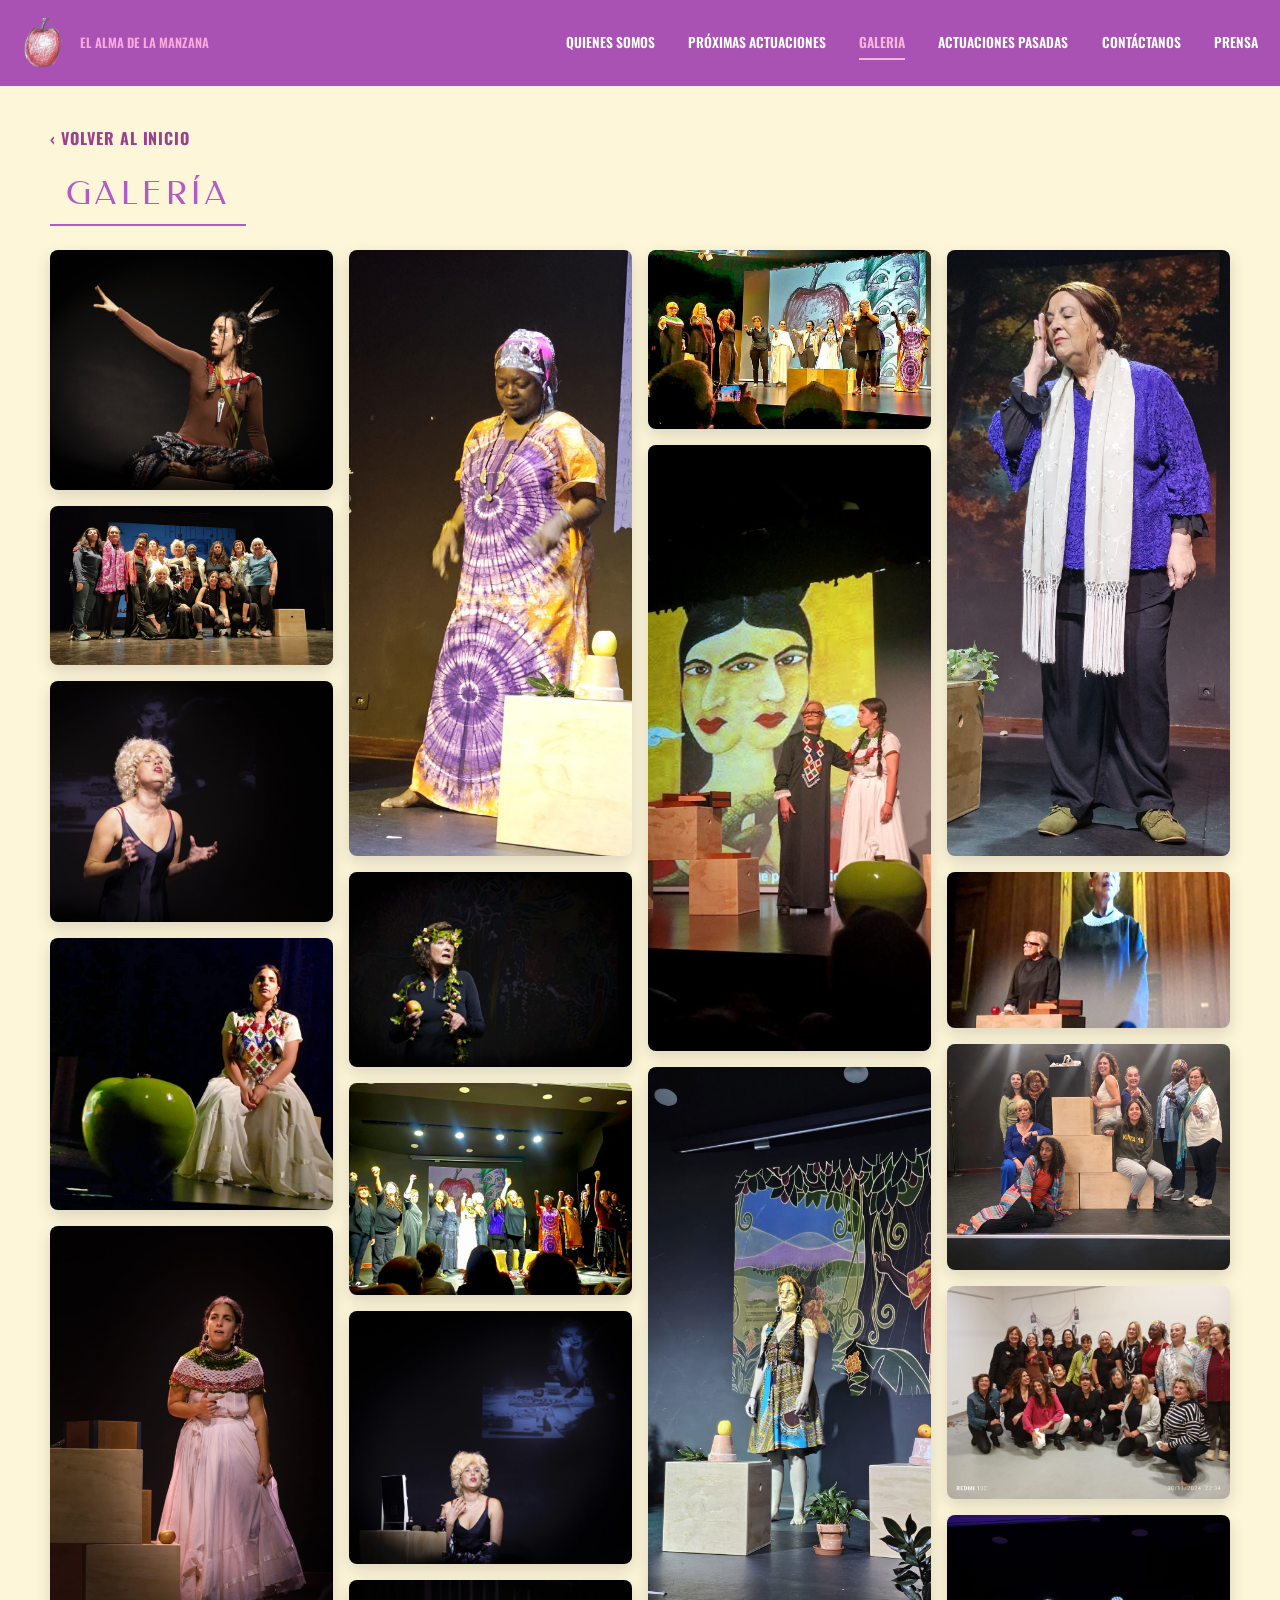
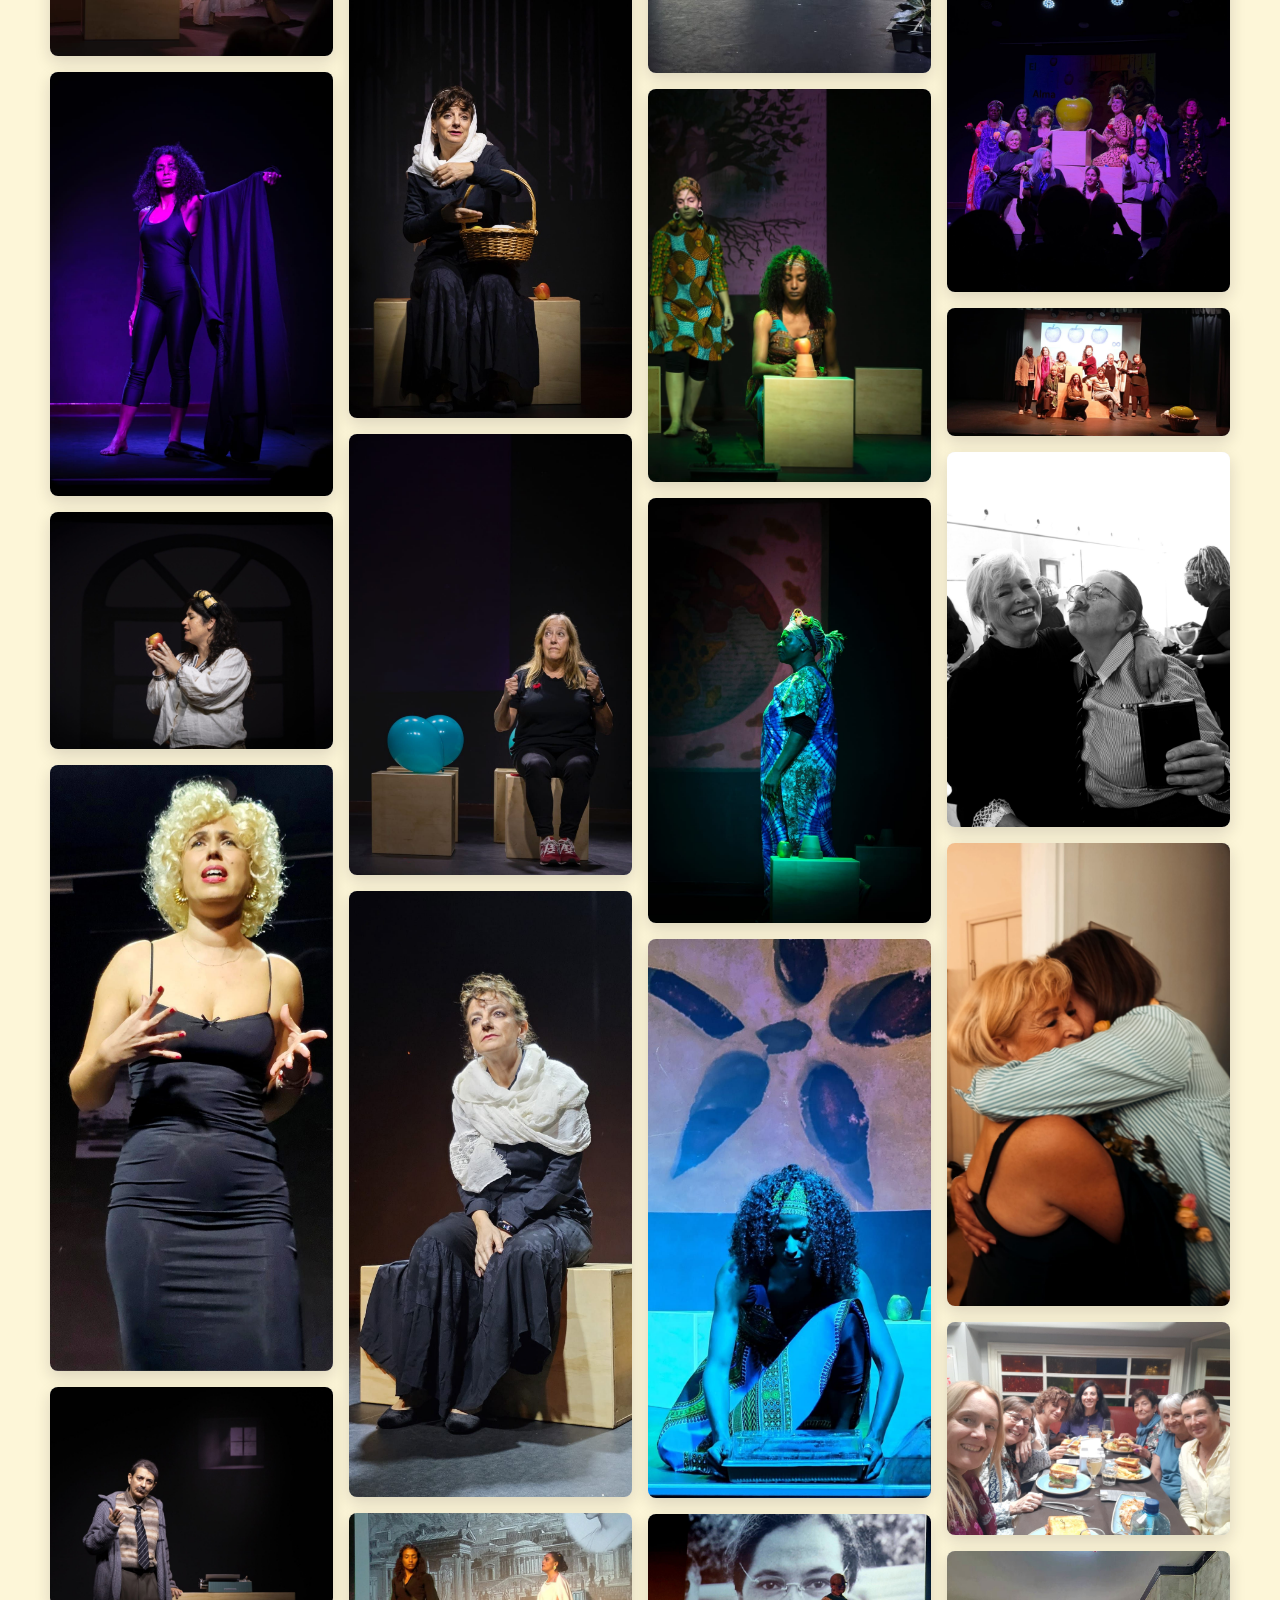
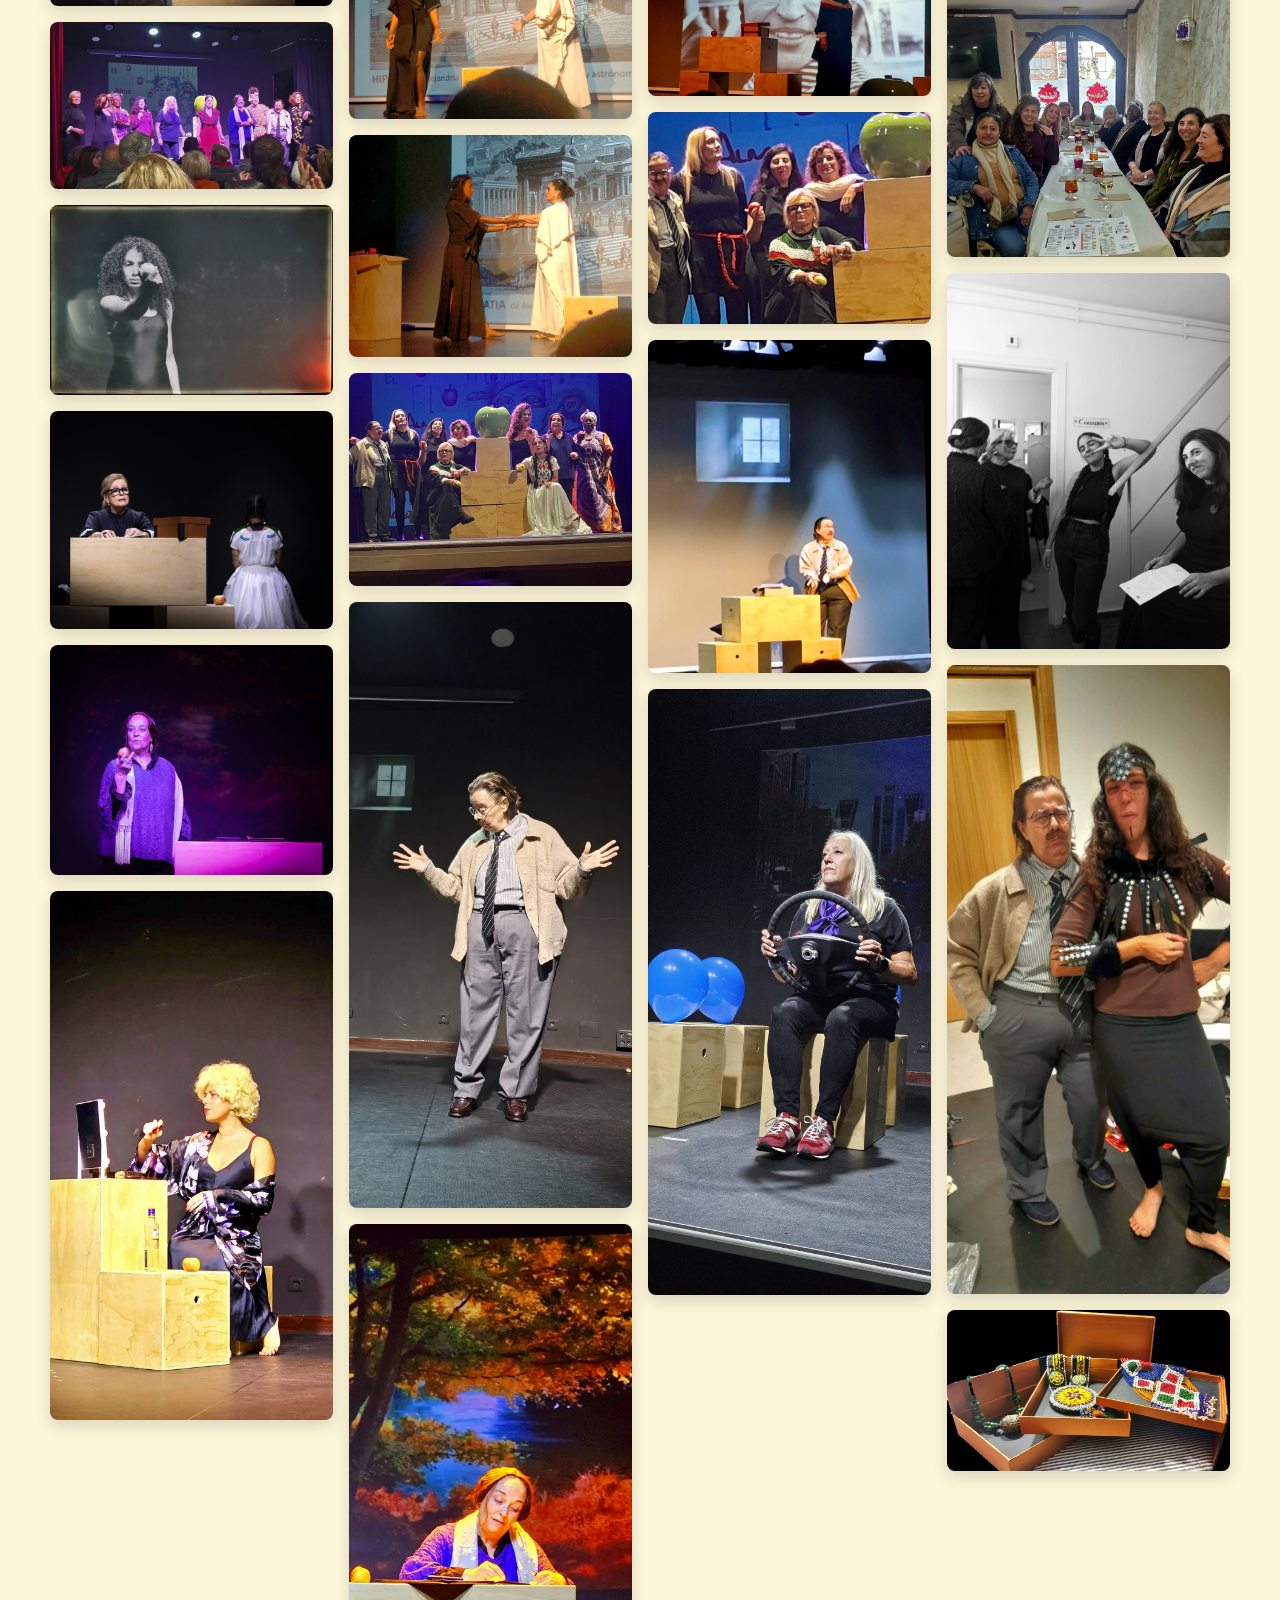
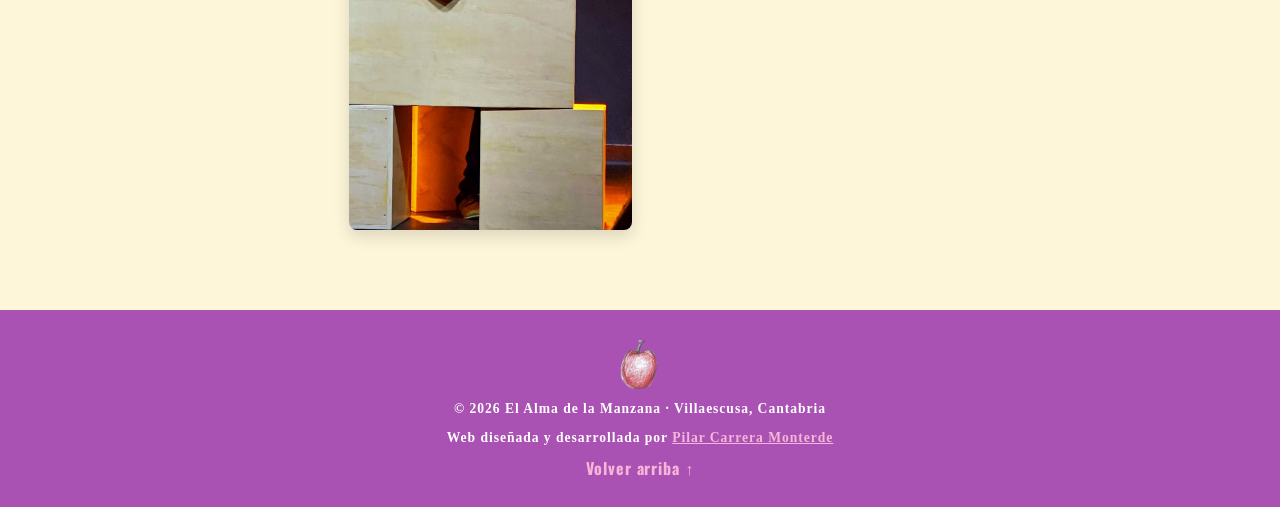
==== galeria.html @ c5719752 "Initial commit: El alma de la manzana website Co-Authored-By: Claude Opus 5.5 <noreply@anthropic.com" ====
<!DOCTYPE html>
<html lang="es">
<head>
  <meta charset="UTF-8">
  <meta name="viewport" content="width=device-width, initial-scale=1.0, viewport-fit=cover">
  <meta name="theme-color" content="#a952b3">
  <title>Galería · El Alma de la Manzana</title>
  <meta name="description" content="El Alma de la Manzana: proyecto social, cultural y teatral de mujeres nacido en 2020 en Villanueva de Villaescusa (Cantabria).">
  <link rel="icon" href="images/manzana.png">
  <link rel="preconnect" href="https://fonts.googleapis.com">
  <link rel="preconnect" href="https://fonts.gstatic.com" crossorigin>
  <link href="https://fonts.googleapis.com/css2?family=Bungee&family=Bungee+Shade&family=Federo&family=Great+Vibes&family=Lora:ital,wght@0,500;0,700;1,500;1,700&family=Old+Standard+TT:wght@400;700&family=Oswald:wght@500;600&display=swap" rel="stylesheet">
  <link rel="stylesheet" href="styles.css">
</head>
<body id="top">
  <!-- ========== CABECERA ========== -->
  <header class="site-header">
    <a href="index.html" class="brand" aria-label="Inicio">
      <img src="images/manzana.png" alt="" class="brand-logo">
      <span>El Alma de la Manzana</span>
    </a>
    <button class="menu-toggle" aria-label="Abrir menú" aria-expanded="false" aria-controls="main-nav">
      <span></span><span></span><span></span>
    </button>
    <nav id="main-nav" class="main-nav">
      <a href="index.html#quienes">Quienes somos</a>
      <a href="index.html#proximas">Próximas actuaciones</a>
      <a href="index.html#galeria" class="active">Galeria</a>
      <a href="index.html#pasadas">Actuaciones pasadas</a>
      <a href="index.html#contacto">Contáctanos</a>
      <a href="index.html#prensa">Prensa</a>
    </nav>
  </header>

  <main>
    <section class="section cream gallery-page">
      <div class="container">
        <a class="back-link" href="index.html#galeria">‹ Volver al inicio</a><br>
        <h2 class="section-title caps visible">Galería</h2>
        <div class="masonry" id="masonry"></div>
      </div>
    </section>
  </main>

  <footer class="site-footer">
    <img src="images/manzana.png" alt="" class="brand-logo">
    <p>© <span id="year"></span> El Alma de la Manzana · Villaescusa, Cantabria</p>
    <p class="credit">Web diseñada y desarrollada por <a href="https://www.pilarcm.eu/" target="_blank" rel="noopener">Pilar Carrera Monterde</a></p>
    <a href="#top" class="to-top">Volver arriba ↑</a>
  </footer>

  <!-- Lightbox -->
  <div class="lightbox" id="lightbox" role="dialog" aria-modal="true" aria-label="Imagen ampliada" hidden>
    <button class="lb-close" aria-label="Cerrar">×</button>
    <button class="lb-nav lb-prev" aria-label="Anterior">‹</button>
    <figure>
      <img id="lb-img" alt="">
      <figcaption id="lb-caption"></figcaption>
    </figure>
    <button class="lb-nav lb-next" aria-label="Siguiente">›</button>
  </div>

  <script src="datos.js"></script>
  <script>
    const grid = $("#masonry");
    FOTOS.forEach((src, i) => {
      const b = document.createElement("button");
      b.innerHTML = `<img src="${src}" alt="Foto ${i + 1} de El Alma de la Manzana" loading="lazy">`;
      b.addEventListener("click", () => Lightbox.open(FOTOS, i));
      grid.appendChild(b);
    });
  </script>
</body>
</html>
---- styles.css ----
/* =========================================================
   El Alma de la Manzana — estilos
   ========================================================= */
:root {
  --purple: #b35bc4;
  --purple-dark: #8e3fa3;
  --purple-deep: #5d2470;
  --plum: #9b3f8f;
  --header-bg: #a952b3;
  --lilac: #f1e3f6;
  --lilac-strong: #d9a8e6;
  --pink: #f7b6d9;
  --pink-soft: #f8d6e2;
  --cream: #fdf6d8;
  --card: #fcf6e5;
  --map-bg: #fdf7ec;
  --frame: #d58ebf;
  --green: #8fa878;
  --green-soft: #c9d6b5;
  --apple: #d8344a;
  --ink: #1d1420;
  --brown: #4a3530;
  --radius: 14px;
  --shadow: 8px 8px 0 var(--lilac-strong);
  --header-h: 86px;
  --ff-nav: "Oswald", "Arial Narrow", sans-serif;
  --ff-head: "Federo", Georgia, serif;
  --ff-body: "Old Standard TT", Georgia, serif;
  --ff-card: "Lora", Georgia, serif;
  --ff-script: "Great Vibes", cursive;
}

*, *::before, *::after { box-sizing: border-box; }
html { scroll-behavior: smooth; scroll-padding-top: var(--header-h); -webkit-text-size-adjust: 100%; }
body {
  margin: 0; font-family: var(--ff-body); font-weight: 700; letter-spacing: .06em; line-height: 1.55;
  color: var(--ink); background: var(--cream); overflow-x: hidden;
}
img { max-width: 100%; display: block; }
a { color: var(--purple-dark); }
button { font: inherit; color: inherit; -webkit-tap-highlight-color: transparent; }
.container { width: min(1180px, 100% - 40px); margin-inline: auto; }

/* ---------- Cabecera ---------- */
.site-header {
  position: fixed; inset: 0 0 auto 0; z-index: 50; height: var(--header-h);
  display: flex; align-items: center; justify-content: space-between;
  padding: 0 clamp(14px, 2vw, 22px); background: var(--header-bg); transition: box-shadow .3s;
}
.site-header.scrolled { box-shadow: 0 4px 18px rgba(93, 36, 112, .35); }
.brand {
  display: flex; align-items: center; gap: 14px; text-decoration: none;
  font-family: var(--ff-nav); text-transform: uppercase; font-size: .8rem; font-weight: 600; color: #f9a9dd; letter-spacing: 0;
}
.brand-logo { width: 44px; height: auto; transition: transform .4s; }
.brand:hover .brand-logo { transform: rotate(-15deg) scale(1.1); }
.main-nav { display: flex; gap: clamp(14px, 2.6vw, 36px); }
.main-nav a {
  position: relative; padding: 6px 0; text-decoration: none;
  font-family: var(--ff-nav); font-weight: 600; text-transform: uppercase; font-size: .85rem; color: #fff; letter-spacing: 0;
}
.main-nav a::after { content: ""; position: absolute; left: 0; right: 100%; bottom: 0; height: 2px; background: var(--pink); transition: right .3s; }
.main-nav a:hover::after, .main-nav a.active::after { right: 0; }
.main-nav a.active { color: var(--pink); }
.menu-toggle { display: none; background: none; border: 0; cursor: pointer; padding: 10px; }
.menu-toggle span { display: block; width: 26px; height: 3px; margin: 5px 0; background: #fff; border-radius: 2px; transition: transform .3s, opacity .3s; }
.menu-toggle[aria-expanded="true"] span:nth-child(1) { transform: translateY(8px) rotate(45deg); }
.menu-toggle[aria-expanded="true"] span:nth-child(2) { opacity: 0; }
.menu-toggle[aria-expanded="true"] span:nth-child(3) { transform: translateY(-8px) rotate(-45deg); }

/* ---------- Hero a pantalla completa ---------- */
.hero {
  position: relative; overflow: hidden;
  min-height: 100vh; min-height: 100svh;
  display: flex; flex-direction: column; justify-content: center;
  padding: calc(var(--header-h) + 30px) 0 90px;
  border-bottom: 3px solid #cfc4d4;
}
.hero-bg { position: absolute; inset: -40px; background: url("images/cartel.png") center / cover no-repeat; filter: blur(10px); opacity: .75; transform: scale(1.1); }
.hero::before { content: ""; position: absolute; inset: 0; background: rgba(255, 255, 255, .38); }
.hero-inner {
  position: relative; z-index: 2; width: min(1180px, 100% - 40px); margin-inline: auto;
  display: grid; grid-template-columns: minmax(240px, 400px) minmax(0, 500px); justify-content: center; align-items: center;
  gap: clamp(28px, 6vw, 80px);
}
.poster { margin: 0; cursor: zoom-in; border-radius: 10px; overflow: hidden; box-shadow: 0 22px 50px rgba(93, 36, 112, .38); transition: transform .2s ease-out; }
.poster img { width: 100%; }
.hero-title {
  font-family: "Bungee", Impact, sans-serif; font-weight: 400; font-size: clamp(1.2rem, 2.3vw, 2rem);
  color: #e4b5ee; -webkit-text-stroke: 1.3px #6e2a80; text-shadow: 1px 2px 0 rgba(110, 42, 128, .35);
  text-transform: uppercase; letter-spacing: .1em; white-space: nowrap; line-height: 1.15;
  margin: 0 0 40px; display: flex; align-items: center; justify-content: center; gap: 22px;
}
.title-apple { background: none; border: 0; cursor: pointer; padding: 0; width: 1.3em; flex: none; transition: transform .2s; }
.title-apple:hover { transform: rotate(-12deg) scale(1.15); }
.title-apple.shake { animation: shake .5s; }
@keyframes shake { 20%, 60% { transform: rotate(-18deg); } 40%, 80% { transform: rotate(18deg); } }
.hero-text p { font-size: clamp(.95rem, 1.25vw, 1.08rem); margin: 0 0 1.4em; line-height: 1.55; }
.scroll-cue {
  position: absolute; z-index: 3; left: 50%; bottom: 22px; transform: translateX(-50%);
  display: flex; flex-direction: column; align-items: center; gap: 4px; text-decoration: none;
  font-family: var(--ff-nav); text-transform: uppercase; letter-spacing: .15em; font-size: .78rem; color: var(--purple-deep);
}
.scroll-cue img { width: 30px; animation: cue 1.8s ease-in-out infinite; }
@keyframes cue { 50% { transform: translateY(8px); } }

.apple-rain { position: absolute; inset: 0; z-index: 3; pointer-events: none; }
.falling-apple { position: absolute; top: -60px; pointer-events: auto; cursor: pointer; user-select: none; animation: fall linear forwards; filter: drop-shadow(0 3px 3px rgba(0,0,0,.2)); }
.falling-apple.popped { animation: pop .35s forwards; }
@keyframes fall { to { transform: translateY(calc(100vh + 100px)) rotate(var(--rot, 360deg)); } }
@keyframes pop { to { transform: scale(2); opacity: 0; } }

/* ---------- Botones ---------- */
.btn {
  display: inline-flex; align-items: center; gap: 6px; cursor: pointer; text-decoration: none;
  font-family: var(--ff-card); font-style: italic; font-weight: 700; font-size: 1.05rem; letter-spacing: .02em;
  padding: 11px 26px; border-radius: 999px; border: 0; background: var(--plum); color: #fff;
  box-shadow: 0 4px 0 #6e2a68; transition: transform .15s, box-shadow .15s, background .2s;
}
.btn:hover { background: #8e3a87; transform: translateY(-2px); box-shadow: 0 6px 0 #6e2a68; }
.btn:active { transform: translateY(2px); box-shadow: 0 1px 0 #6e2a68; }

/* ---------- Secciones ---------- */
.section { position: relative; padding: clamp(60px, 8vw, 110px) 0; }
.section.cream { background: var(--cream); }
.section.lilac { background: var(--lilac); }
.section.mapbg { background: var(--map-bg); }
.section-title {
  position: relative; display: inline-block; margin: 0 0 24px; padding-bottom: 8px;
  font-family: var(--ff-head); font-weight: 400; font-size: clamp(1.9rem, 4vw, 2.6rem); letter-spacing: .08em; color: var(--purple);
}
.section-title::after { content: ""; position: absolute; left: 0; bottom: 0; height: 2px; width: 100%; background: var(--purple); transform-origin: left; transform: scaleX(0); transition: transform .8s .2s; }
.section-title.visible::after, .visible .section-title::after { transform: scaleX(1); }
.section-title.caps { text-transform: uppercase; letter-spacing: .14em; font-size: clamp(1.45rem, 3vw, 2rem); padding-inline: 16px; }
.section-intro { margin: -6px 0 30px; font-weight: 400; }
.center-head { text-align: center; }
.lead { font-size: clamp(1.02rem, 1.5vw, 1.15rem); }
.hint { margin: -4px 0 14px; font-size: .82rem; font-weight: 400; color: #7a6a80; }
.hand-title { font-family: var(--ff-script); font-weight: 400; font-size: clamp(2.2rem, 4vw, 2.8rem); color: var(--brown); margin: 0 0 10px; letter-spacing: 0; line-height: 1.1; }

/* ---------- Quiénes somos ---------- */
.about-top { display: grid; grid-template-columns: 1fr 1.25fr; gap: clamp(28px, 5vw, 70px); align-items: center; }
.about-top .section-title { display: block; }
.group-photo { margin: 0; border-radius: var(--radius); overflow: hidden; box-shadow: 10px 10px 16px rgba(200, 120, 230, .7); cursor: zoom-in; }
.group-photo img { width: 100%; transition: transform .6s, filter .6s; }
.group-photo:hover img { transform: scale(1.04); filter: saturate(1.4); }
.about-body { margin-top: 40px; font-size: clamp(.98rem, 1.4vw, 1.08rem); }
.about-body p { margin: 0 0 .6em; }
.about-cols { display: grid; grid-template-columns: 1fr 1.2fr; gap: 28px; margin-top: 48px; }
.devenir, .queremos { background: #fff; border-radius: var(--radius); padding: 26px; border: 2px solid var(--lilac-strong); }
.devenir p, .devenir li { font-weight: 400; }
.devenir ul { padding-left: 20px; }
.ensayos { font-family: var(--ff-card); font-style: italic; font-size: 1.15rem; color: var(--plum); }
.wish-list { list-style: none; padding: 0; margin: 0; display: grid; gap: 8px; }
.wish { width: 100%; text-align: left; cursor: pointer; border: 0; border-radius: 10px; background: var(--card); padding: 12px 12px 12px 50px; position: relative; display: grid; transition: background .25s; }
.wish:hover, .wish.open { background: var(--pink-soft); }
.wish-apple { position: absolute; left: 10px; top: 9px; width: 28px; height: 32px; background: url("images/manzana.png") center / contain no-repeat; transition: transform .4s; }
.wish:hover .wish-apple { transform: rotate(-15deg); }
.wish.open .wish-apple { transform: scale(1.15) rotate(10deg); }
.wish-short { font-family: var(--ff-card); font-weight: 700; font-size: 1.05rem; letter-spacing: .02em; }
.wish-long { display: block; max-height: 0; overflow: hidden; opacity: 0; font-weight: 400; transition: max-height .4s, opacity .4s, margin .4s; }
.wish.open .wish-long { max-height: 140px; opacity: 1; margin-top: 4px; }

/* ---------- La obra ---------- */
.obra-intro { display: grid; grid-template-columns: 1.7fr 1fr; gap: clamp(24px, 4vw, 56px); align-items: center; margin-bottom: 36px; }
.obra-intro p:not(.lead) { font-weight: 400; }
.obra-quote {
  margin: 0; padding: 28px 26px; background: #fff; border-radius: var(--radius); box-shadow: var(--shadow); transform: rotate(1.5deg);
  font-family: var(--ff-card); font-style: italic; font-weight: 700; font-size: clamp(1.15rem, 2vw, 1.4rem); letter-spacing: 0; color: var(--plum); line-height: 1.35;
}
.obra-quote cite { display: block; margin-top: 10px; font-family: var(--ff-nav); font-style: normal; font-weight: 500; font-size: .85rem; color: var(--brown); }
.obra-made { background: #fff; border-radius: var(--radius); padding: clamp(22px, 3vw, 34px); border: 2px solid var(--lilac-strong); margin-bottom: 48px; }
.obra-made p { font-weight: 400; margin: 0 0 .8em; font-size: clamp(.98rem, 1.3vw, 1.06rem); }
.obra-made p:last-child { margin-bottom: 0; }
.characters { display: grid; grid-template-columns: repeat(6, 1fr); gap: 14px; }
.char-card { border: 0; padding: 0; background: none; cursor: pointer; perspective: 900px; height: 200px; }
.char-inner { position: relative; display: block; width: 100%; height: 100%; transform-style: preserve-3d; transition: transform .6s; }
.char-card.flipped .char-inner { transform: rotateY(180deg); }
@media (hover: hover) { .char-card:hover:not(.flipped) .char-inner { transform: rotateY(12deg); } }
.char-front, .char-back {
  position: absolute; inset: 0; backface-visibility: hidden; -webkit-backface-visibility: hidden;
  border-radius: var(--radius); display: flex; flex-direction: column; align-items: center; justify-content: center; text-align: center; padding: 16px;
}
.char-front { background: #fff url("images/manzana.png") center 20px / 40px no-repeat; border: 2px solid var(--lilac-strong); padding-top: 62px; }
.char-name { font-family: var(--ff-script); font-size: 2rem; color: var(--brown); letter-spacing: 0; line-height: 1.1; }
.char-tag { font-family: var(--ff-nav); text-transform: uppercase; font-size: .72rem; color: var(--plum); margin-top: 6px; letter-spacing: .1em; }
.char-back { background: var(--plum); color: #fff; transform: rotateY(180deg); font-family: var(--ff-card); font-style: italic; font-weight: 500; font-size: .92rem; letter-spacing: 0; line-height: 1.4; }
.char-card.mine .char-front { background-color: var(--pink-soft); }

/* ---------- Tarjetas "dibujadas" (calendario y función) ---------- */
.upcoming { display: grid; grid-template-columns: minmax(0, 1.12fr) minmax(0, .88fr); gap: clamp(28px, 5vw, 64px); align-items: start; margin-top: 110px; }
.cute-card {
  position: relative; background: var(--card); color: var(--brown); letter-spacing: 0;
  border: 3px solid var(--frame); border-radius: 36px;
  padding: 58px clamp(14px, 2.4vw, 28px) 14px;
  box-shadow: 0 3px 0 #c27bb0, 0 18px 36px rgba(93, 36, 112, .16);
}
.cute-top { position: absolute; top: -88px; left: 50%; transform: translateX(-50%); width: min(78%, 380px); pointer-events: none; transition: transform .4s; }
.cute-card:hover .cute-top { transform: translateX(-50%) translateY(-3px); }
.cute-bottom { width: min(72%, 330px); margin: 14px auto 0; }
.cute-ribbon {
  position: absolute; top: 8px; left: -16px; right: -16px; z-index: 1;
  display: flex; align-items: center; justify-content: center; gap: 14px;
  background: var(--pink-soft); border: 2px solid var(--frame); border-radius: 8px; padding: 4px 12px;
  font-family: var(--ff-card); font-style: italic; font-weight: 500; font-size: clamp(1.3rem, 2.4vw, 1.75rem); color: var(--brown);
  box-shadow: 0 3px 0 rgba(213, 142, 191, .5);
}
.cute-ribbon::before, .cute-ribbon::after { content: "⁼"; color: var(--plum); font-style: normal; }
.cal-ribbon { font-family: var(--ff-script); font-style: normal; font-size: clamp(2.3rem, 4.5vw, 3.2rem); padding: 0 10px; line-height: 1.25; }
.cal-ribbon::before, .cal-ribbon::after { display: none; }
.cal-ribbon span { min-width: 6ch; text-align: center; }
.cal-nav {
  flex: none; width: 40px; height: 40px; border-radius: 50%; cursor: pointer; display: grid; place-items: center;
  background: #fff; border: 2px solid var(--frame); color: var(--plum); font-family: Arial, sans-serif; font-size: 1.5rem; line-height: 1;
  transition: background .2s, color .2s, transform .2s;
}
.cal-nav:hover { background: var(--plum); color: #fff; transform: scale(1.08); }
.cute-pill {
  display: block; width: fit-content; margin: 22px auto 14px; padding: 4px 22px; border-radius: 999px;
  background: var(--pink-soft); font-family: var(--ff-card); font-style: italic; font-weight: 500; color: var(--brown);
}
.cal-ribbon + .cute-pill { margin-top: 34px; }

/* Calendario */
.cal-grid, .cal-days { display: grid; grid-template-columns: repeat(7, minmax(0, 1fr)); }
.cal-grid { background: var(--green-soft); border: 2px solid var(--green); border-radius: 10px 10px 0 0; }
.cal-head { text-align: center; padding: 8px 0; font-family: var(--ff-card); font-style: italic; font-weight: 700; border-right: 1px solid var(--green); }
.cal-head:last-child { border-right: 0; }
.cal-days { border: 2px solid var(--green); border-top: 0; border-radius: 0 0 10px 10px; overflow: hidden; }
.cal-days.slide { animation: calIn .35s ease-out; }
@keyframes calIn { from { opacity: .2; transform: translateX(var(--from, 20px)); } }
.cal-day {
  position: relative; aspect-ratio: 1 / .92; padding: 6px 7px; display: flex; flex-direction: column; text-align: left;
  border: 0; border-right: 1px solid var(--green); border-bottom: 1px solid var(--green); background: transparent;
  font-family: var(--ff-card); font-weight: 500; font-size: 1.05rem; color: var(--brown);
}
.cal-day:nth-child(7n) { border-right: 0; }
.cal-day.empty { background: rgba(143, 168, 120, .07); }
.cal-day.today .num { background: var(--green); color: #fff; border-radius: 50%; width: 1.8em; height: 1.8em; display: grid; place-items: center; margin: -2px 0 0 -3px; }
button.cal-day { cursor: pointer; background: var(--pink-soft); transition: background .2s; }
button.cal-day:hover { background: #f4c4d8; }
button.cal-day.past { background: #efe6ea; color: #8a7a85; }
button.cal-day.selected { outline: 3px solid var(--plum); outline-offset: -3px; z-index: 1; }
.cal-day .mini-apple { position: absolute; right: 8%; top: 7%; width: 30%; max-width: 28px; transition: transform .3s; }
button.cal-day:hover .mini-apple { transform: rotate(-15deg) scale(1.15); }
button.cal-day.past .mini-apple { filter: grayscale(.8); opacity: .6; }
button.cal-day:not(.past):not(.selected) .mini-apple { animation: wiggle 2.6s ease-in-out infinite; }
@keyframes wiggle { 0%, 80%, 100% { transform: rotate(0); } 85% { transform: rotate(-12deg); } 92% { transform: rotate(10deg); } }
.cal-day .lbl { margin-top: auto; font-size: .62rem; line-height: 1.15; text-align: center; font-weight: 700; }
.cal-jump {
  display: block; margin: 14px auto 0; cursor: pointer; border: 2px dashed var(--plum); background: #fff; color: var(--plum);
  border-radius: 999px; padding: 6px 18px; font-family: var(--ff-card); font-style: italic; font-weight: 700;
}
.cal-jump[hidden] { display: none; }
.cal-jump:hover { background: var(--pink-soft); }

/* Tarjeta de la función */
.ev { text-align: center; }
.ev.swap > *:not(.cute-top):not(.cute-ribbon) { animation: evIn .4s both; }
@keyframes evIn { from { opacity: .3; transform: translateY(8px); } }
.ev-logo { height: 96px; width: auto; margin: 26px auto 0; }
.ev-date { font-weight: 700; font-size: clamp(1.15rem, 2vw, 1.45rem); padding: 4px 24px; margin: 10px auto; }
.ev-line { margin: 4px 0; display: flex; align-items: center; justify-content: center; gap: 10px; font-family: var(--ff-card); font-weight: 700; font-size: clamp(1.05rem, 1.7vw, 1.3rem); }
.ev-address { margin: 0; font-family: var(--ff-card); font-style: italic; font-weight: 500; font-size: .88rem; }
.ico { width: 1.15em; height: 1.15em; flex: none; }
.ico-green { fill: none; stroke: #6f9a5b; stroke-width: 2.2; stroke-linecap: round; }
.ico-fill { fill: var(--plum); }
.ico-white { fill: none; stroke: #fff; stroke-width: 1.8; }
.ev-divider { display: flex; align-items: center; gap: 8px; margin: 12px 0 10px; color: #ef9fbf; font-size: 1.1rem; }
.ev-divider::before, .ev-divider::after { content: ""; flex: 1; height: 2px; background: #b9c9a4; border-radius: 2px; }
.ev-desc-wrap { display: grid; grid-template-columns: 44px 1fr 44px; align-items: center; gap: 8px; }
.curtain { width: 100%; }
.ev-desc { margin: 0; font-family: var(--ff-card); font-style: italic; font-weight: 500; font-size: clamp(.92rem, 1.3vw, 1rem); line-height: 1.45; }
.ev-facts { display: grid; grid-template-columns: 1fr 1fr; gap: 10px; margin: 14px 0; }
.ev-facts div { display: flex; align-items: center; gap: 10px; text-align: left; background: #ecefd9; border-radius: 12px; padding: 10px 12px; font-family: var(--ff-card); font-weight: 500; font-size: .88rem; line-height: 1.3; }
.ev-facts .ico { width: 1.9em; height: 1.9em; }
.ev-facts[hidden] { display: none; }
.ev-actions { display: flex; flex-direction: column; align-items: center; gap: 8px; }
.ev-save {
  display: inline-flex; align-items: center; gap: 10px; cursor: pointer; border: 0; border-radius: 999px; padding: 10px 28px;
  background: #a2479a; color: #fff; font-family: var(--ff-card); font-style: italic; font-weight: 700; font-size: clamp(1.05rem, 1.7vw, 1.25rem);
  box-shadow: 0 3px 0 #7a2f74; transition: transform .15s, box-shadow .15s, background .2s;
}
.ev-save:hover { background: #8e3a87; transform: translateY(-2px); box-shadow: 0 5px 0 #7a2f74; }
.ev-save[hidden] { display: none; }
.ev-map { font-family: var(--ff-card); font-size: .9rem; color: var(--plum); }
.past-stamp { display: inline-block; transform: rotate(-3deg); border: 2px dashed var(--plum); color: var(--plum); border-radius: 8px; padding: 2px 12px; margin-bottom: 10px; font-family: var(--ff-nav); text-transform: uppercase; letter-spacing: .1em; font-size: .8rem; font-style: normal; }

/* ---------- Galería (carrusel) ---------- */
.gallery-sec { overflow: hidden; }
.gallery-bg { position: absolute; inset: -40px; background: url("images/cartel.png") center / cover no-repeat; filter: blur(12px); opacity: .55; transform: scale(1.1); }
.gallery-sec::before { content: ""; position: absolute; inset: 0; background: rgba(255, 255, 255, .45); }
.gallery-sec .container { position: relative; z-index: 1; }
.slider { position: relative; margin-right: calc((100vw - 100%) / -2); }
.slider-track {
  display: flex; gap: clamp(14px, 3vw, 36px); height: clamp(260px, 38vw, 420px);
  overflow-x: auto; scroll-snap-type: x mandatory; scroll-behavior: smooth; scrollbar-width: none; padding-right: 30vw;
  -webkit-overflow-scrolling: touch;
}
.slider-track::-webkit-scrollbar { display: none; }
.slide { flex: none; height: 100%; border: 0; padding: 0; cursor: zoom-in; background: #fff; border-radius: 10px; overflow: hidden; scroll-snap-align: start; box-shadow: 0 8px 20px rgba(29, 20, 32, .25); }
.slide img { height: 100%; width: auto; max-width: none; transition: transform .5s; }
.slide:hover img { transform: scale(1.03); }
.slide-all {
  flex: none; height: 100%; aspect-ratio: 3 / 4; border-radius: 10px; scroll-snap-align: start; text-decoration: none;
  display: grid; place-content: center; gap: 12px; text-align: center; padding: 20px;
  background: var(--plum); color: #fff; font-family: var(--ff-card); font-style: italic; font-size: 1.3rem;
}
.slide-all img { width: 70px; margin: auto; transition: transform .4s; }
.slide-all:hover img { transform: rotate(-12deg) scale(1.1); }
.slider-btn {
  position: absolute; top: 50%; transform: translateY(-50%); z-index: 2; width: 60px; height: 60px; border-radius: 50%; border: 0; cursor: pointer;
  background: #a2479a; display: grid; place-items: center; box-shadow: 0 4px 14px rgba(0,0,0,.25); transition: transform .2s, background .2s;
}
.slider-btn:hover { background: #8e3a87; transform: translateY(-50%) scale(1.08); }
.slider-btn svg { width: 26px; fill: #fff; }
.slider-btn.next { right: clamp(14px, 3vw, 40px); }
.slider-btn.prev { left: -14px; }
.slider-btn.prev svg { transform: scaleX(-1); }
.slider-btn[hidden], .see-all[hidden] { display: none; }
.see-all {
  position: absolute; top: 50%; right: clamp(14px, 3vw, 40px); transform: translateY(-50%); z-index: 2;
  display: inline-flex; align-items: center; gap: 10px; text-decoration: none; border-radius: 999px; padding: 14px 24px;
  background: #a2479a; color: #fff; font-family: var(--ff-card); font-style: italic; font-weight: 700; font-size: 1.1rem;
  box-shadow: 0 4px 14px rgba(0,0,0,.25); animation: popIn .4s;
}
.see-all:hover { background: #8e3a87; }
@keyframes popIn { from { transform: translateY(-50%) scale(.6); opacity: 0; } }

/* ---------- Mapa ---------- */
.map { position: relative; max-width: 1180px; margin: 0 auto; }
.map-img { width: 100%; }
.map-arrows { position: absolute; inset: 0; width: 100%; height: 100%; pointer-events: none; overflow: visible; z-index: 3; }
#map-arrow { fill: none; stroke: #3a2a30; stroke-width: 3; opacity: 0; transition: opacity .3s; }
.map-apple {
  position: absolute; z-index: 4; width: 3.4%; min-width: 26px; aspect-ratio: 427 / 492; transform: translate(-50%, -62%);
  border: 0; padding: 0; background: none; cursor: pointer; animation: bob 2.8s ease-in-out infinite;
}
.map-apple:nth-of-type(2n) { animation-delay: -1.2s; }
.map-apple img { width: 100%; filter: drop-shadow(0 4px 3px rgba(0,0,0,.3)); transition: transform .25s; }
.map-apple:hover img { transform: scale(1.18) rotate(-8deg); }
.map-apple.active img { transform: scale(1.3); filter: drop-shadow(0 0 6px #fff) drop-shadow(0 4px 4px rgba(0,0,0,.35)); }
.map-apple::after { content: ""; position: absolute; left: 50%; bottom: -6%; width: 70%; height: 22%; transform: translateX(-50%); border-radius: 50%; background: rgba(155, 63, 143, .35); z-index: -1; animation: ping 2.4s infinite; }
@keyframes ping { 0% { transform: translateX(-50%) scale(.6); opacity: .9; } 100% { transform: translateX(-50%) scale(1.8); opacity: 0; } }
@keyframes bob { 50% { transform: translate(-50%, -70%); } }
.map-label {
  position: absolute; z-index: 2; transform: translate(-50%, -50%); pointer-events: none; white-space: nowrap; text-align: center; line-height: 1.1;
  font-family: var(--ff-card); font-weight: 700; font-size: clamp(.6rem, 1.1vw, 1rem); letter-spacing: 0; color: #3a2a30;
}
.map-popup {
  position: absolute; z-index: 5; opacity: 0; visibility: hidden; transform: scale(.85);
  transition: opacity .3s, transform .35s cubic-bezier(.3, 1.5, .5, 1), visibility .3s;
}
.map-popup.open { opacity: 1; visibility: visible; transform: none; }
.map-popup img { width: 100%; filter: drop-shadow(0 8px 14px rgba(93, 36, 112, .2)); }
.map-dates { list-style: none; margin: 4px 0 0; padding: 0; display: flex; flex-wrap: wrap; justify-content: center; gap: 4px; }
.map-dates li { background: #fff; border: 2px solid var(--lilac-strong); border-radius: 99px; padding: 2px 10px; font-family: var(--ff-card); font-size: clamp(.65rem, 1vw, .82rem); font-weight: 700; letter-spacing: 0; color: var(--plum); }
.map-dates li.soon { border-color: #8fb77a; color: #3f6b2e; }
.map-close { display: none; }

/* ---------- Prensa ---------- */
.press-carousel { display: flex; align-items: center; gap: 14px; }
.press-track { flex: 1; display: grid; touch-action: pan-y; }
.quote {
  grid-area: 1 / 1; margin: 0; background: #fff; border-radius: var(--radius); padding: 28px clamp(20px, 4vw, 48px); box-shadow: var(--shadow);
  opacity: 0; visibility: hidden; transform: translateX(40px); transition: opacity .5s, transform .5s, visibility .5s;
}
.quote.active { opacity: 1; visibility: visible; transform: none; }
.quote blockquote { margin: 0 0 14px; font-size: clamp(1.02rem, 2vw, 1.25rem); font-style: italic; }
.quote blockquote::before { content: "“"; font-family: var(--ff-head); font-size: 3rem; color: var(--purple); line-height: 0; vertical-align: -.4em; margin-right: 4px; }
.quote cite { font-family: var(--ff-nav); color: var(--purple-dark); font-style: normal; }
.carousel-btn { display: grid; place-items: center; flex: none; width: 46px; height: 46px; border-radius: 50%; cursor: pointer; border: 2px solid var(--purple); background: #fff; color: var(--purple); font-family: Arial, sans-serif; font-size: 1.6rem; line-height: 1; transition: background .2s, color .2s; }
.carousel-btn:hover { background: var(--purple); color: #fff; }
.carousel-dots { display: flex; justify-content: center; gap: 10px; margin-top: 18px; }
.carousel-dots button { width: 12px; height: 12px; border-radius: 50%; border: 2px solid var(--purple); background: transparent; cursor: pointer; padding: 0; }
.carousel-dots button.active { background: var(--purple); }
.press-more { text-align: center; margin-top: 28px; }
.press-meta { font-family: var(--ff-nav); color: var(--purple); text-transform: uppercase; font-size: .8rem; margin: 0; }
.press-list { display: grid; gap: 22px; }
.press-item { display: grid; grid-template-columns: 1fr; gap: 10px; background: #fff; border-radius: var(--radius); padding: clamp(18px, 3vw, 28px); box-shadow: var(--shadow); }
.press-item.has-img { grid-template-columns: 200px 1fr; gap: 24px; }
.press-item h3 { font-family: var(--ff-head); font-weight: 400; font-size: clamp(1.15rem, 2.2vw, 1.5rem); margin: 4px 0 8px; line-height: 1.3; }
.press-item p { font-weight: 400; margin: 0 0 10px; }
.press-item blockquote { margin: 0 0 12px; padding: 8px 14px; border-left: 4px solid var(--purple); background: var(--lilac); font-family: var(--ff-card); font-style: italic; border-radius: 0 10px 10px 0; }
.press-thumb { position: relative; border: 0; padding: 0; cursor: zoom-in; border-radius: 8px; overflow: hidden; height: 260px; background: #eee; }
.press-thumb img { width: 100%; height: 100%; object-fit: cover; object-position: top; transition: transform 3s ease-in-out; }
.press-thumb:hover img { transform: translateY(-30%); }
.press-thumb span { position: absolute; inset: auto 0 0 0; background: var(--plum); color: #fff; font-family: var(--ff-nav); padding: 8px; }
.press-link { font-family: var(--ff-nav); text-transform: uppercase; color: var(--plum); }

/* ---------- Contacto ---------- */
.contact { display: grid; grid-template-columns: 1fr 1.2fr; gap: clamp(28px, 5vw, 70px); align-items: start; }
.contact-info { list-style: none; padding: 0; margin: 20px 0 0; display: grid; gap: 8px; }
.contact-info a { word-break: break-all; }
.contact-form { background: #fff; padding: clamp(20px, 3vw, 32px); border-radius: var(--radius); box-shadow: var(--shadow); display: grid; gap: 14px; }
.contact-form label { display: grid; gap: 6px; font-family: var(--ff-nav); color: var(--purple-dark); letter-spacing: .04em; }
.contact-form input, .contact-form select, .contact-form textarea {
  width: 100%; font: 400 1rem var(--ff-body); padding: 11px 12px; border: 2px solid var(--lilac-strong); border-radius: 10px; background: var(--cream);
  transition: border-color .2s, box-shadow .2s;
}
.contact-form :is(input, select, textarea):focus { outline: none; border-color: var(--purple); box-shadow: 0 0 0 4px rgba(179, 91, 196, .2); }
.contact-form .invalid { border-color: var(--apple); }
.error { color: var(--apple); font-family: var(--ff-body); font-size: .8rem; min-height: 1em; }
.char-count { justify-self: end; font-family: var(--ff-body); font-size: .75rem; color: #7a6a80; }
.form-success { margin: 0; color: var(--purple-dark); }
.btn-form {
  cursor: pointer; border: 0; border-radius: 999px; padding: 14px; background: var(--purple); color: #fff;
  font-family: var(--ff-nav); text-transform: uppercase; letter-spacing: .05em; font-size: .95rem;
  box-shadow: 4px 4px 0 var(--purple-deep); transition: transform .15s, box-shadow .15s;
}
.btn-form:hover { transform: translate(-2px, -2px); box-shadow: 6px 6px 0 var(--purple-deep); }
.btn-form:active { transform: translate(2px, 2px); box-shadow: 1px 1px 0 var(--purple-deep); }

/* ---------- Colaboradores ---------- */
.collab-sec { background: #fff8ed; overflow: hidden; text-align: center; padding: clamp(50px, 7vw, 90px) 0; }
.collab-branch { position: absolute; top: 0; width: clamp(120px, 18vw, 250px); pointer-events: none; }
.collab-branch.left { left: 0; }
.collab-branch.right { right: 0; }
.collab-leaves { width: 90px; margin: 0 auto 4px; }
.collab-title {
  display: flex; align-items: center; justify-content: center; gap: 24px; margin: 0 0 36px;
  font-family: var(--ff-script); font-weight: 400; font-size: clamp(2.6rem, 6vw, 4rem); color: #5a4540; letter-spacing: 0; line-height: 1.2;
}
.collab-title::before, .collab-title::after { content: ""; width: clamp(40px, 12vw, 160px); height: 3px; border-radius: 3px; background: #9b4f97; }
.collab-logos { display: flex; justify-content: center; align-items: center; gap: clamp(24px, 6vw, 70px); flex-wrap: wrap; }
.collab-logos img { height: clamp(80px, 11vw, 130px); width: auto; transition: transform .3s; }
.collab-logos img:hover { transform: scale(1.04); }
.collab-sep { width: 2px; height: clamp(80px, 10vw, 120px); background: var(--green); opacity: .6; }

/* ---------- Footer ---------- */
.site-footer { background: var(--header-bg); color: #fff; text-align: center; padding: 30px 16px calc(26px + env(safe-area-inset-bottom)); display: grid; justify-items: center; gap: 8px; }
.site-footer p { margin: 0; font-size: .85rem; }
.credit a { color: var(--pink); font-weight: 700; }
.credit a:hover { color: #fff; }
.to-top { color: var(--pink); font-family: var(--ff-nav); text-decoration: none; }

/* ---------- Páginas galería / prensa ---------- */
.gallery-page { padding: calc(var(--header-h) + 40px) 0 80px; min-height: 100vh; }
.masonry { columns: 4 240px; column-gap: 16px; }
.masonry button { display: block; width: 100%; margin: 0 0 16px; padding: 0; border: 0; border-radius: 8px; overflow: hidden; cursor: zoom-in; break-inside: avoid; background: #eee; box-shadow: 0 6px 16px rgba(29, 20, 32, .15); }
.masonry img { width: 100%; height: auto; transition: transform .5s; }
.masonry button:hover img { transform: scale(1.04); }
.back-link { display: inline-block; margin-bottom: 18px; font-family: var(--ff-nav); text-transform: uppercase; text-decoration: none; color: var(--plum); }

/* ---------- Lightbox ---------- */
.lightbox { position: fixed; inset: 0; z-index: 100; background: rgba(29, 20, 32, .92); display: flex; align-items: center; justify-content: center; gap: 10px; padding: 16px; animation: fadeIn .25s; }
.lightbox[hidden] { display: none; }
.lightbox figure { margin: 0; max-width: 90vw; max-height: 92vh; overflow: auto; text-align: center; }
.lightbox img { max-height: 84vh; max-width: 100%; margin: auto; border-radius: 8px; animation: zoomIn .3s; cursor: zoom-in; }
.lightbox img.zoomed { max-height: none; max-width: none; width: min(1400px, 180vw); cursor: zoom-out; }
.lightbox figcaption { color: #fff; margin-top: 10px; font-family: var(--ff-nav); }
.lb-close { position: absolute; top: 12px; right: 18px; z-index: 2; font-size: 2.4rem; background: none; border: 0; color: #fff; cursor: pointer; }
.lb-nav { flex: none; width: 48px; height: 48px; border-radius: 50%; border: 0; cursor: pointer; background: rgba(255,255,255,.15); color: #fff; font-family: Arial, sans-serif; font-size: 2rem; }
.lb-nav:hover { background: var(--purple); }
@keyframes fadeIn { from { opacity: 0; } }
@keyframes zoomIn { from { transform: scale(.9); opacity: 0; } }

/* ---------- Varios ---------- */
.reveal { opacity: 0; transform: translateY(30px); transition: opacity .8s, transform .8s; }
.reveal.visible { opacity: 1; transform: none; }
.toast { position: fixed; left: 50%; bottom: 24px; transform: translateX(-50%); z-index: 90; background: var(--purple); color: #fff; padding: 10px 20px; border-radius: 99px; font-family: var(--ff-nav); letter-spacing: .05em; box-shadow: 4px 4px 0 var(--purple-deep); transition: opacity .3s; opacity: 0; pointer-events: none; max-width: calc(100% - 32px); text-align: center; }
.toast.show { opacity: 1; }

/* =========================================================
   PANTALLAS GRANDES
   ========================================================= */
@media (min-width: 1500px) {
  :root { --header-h: 96px; }
  .main-nav a { font-size: .95rem; }
  .brand { font-size: .9rem; }
  .hero-inner { grid-template-columns: minmax(240px, 460px) minmax(0, 560px); }
}

/* =========================================================
   TABLET
   ========================================================= */
@media (max-width: 1080px) {
  .menu-toggle { display: block; }
  .main-nav {
    position: fixed; top: var(--header-h); right: 0; left: 0; flex-direction: column; gap: 0;
    background: var(--header-bg); max-height: 0; overflow: hidden; transition: max-height .4s; box-shadow: 0 10px 20px rgba(0,0,0,.2);
  }
  .main-nav.open { max-height: 480px; }
  .main-nav a { padding: 16px 24px; border-top: 1px solid rgba(255,255,255,.15); font-size: .95rem; }
  .main-nav a::after { display: none; }
  .characters { grid-template-columns: repeat(3, 1fr); }
}
@media (max-width: 960px) {
  .upcoming { grid-template-columns: minmax(0, 1fr); max-width: 560px; margin-inline: auto; gap: 110px; }
  .obra-intro { grid-template-columns: 1fr; }
}

/* =========================================================
   MÓVIL
   ========================================================= */
@media (max-width: 760px) {
  :root { --header-h: 68px; }
  .container, .hero-inner { width: calc(100% - 32px); }
  .brand-logo { width: 38px; }
  .brand { font-size: .75rem; gap: 10px; }

  .hero { padding: calc(var(--header-h) + 20px) 0 80px; }
  .hero-inner { grid-template-columns: minmax(0, 1fr); gap: 22px; }
  .poster { width: min(62vw, 260px); margin-inline: auto; }
  .hero-title { white-space: normal; flex-wrap: wrap; font-size: clamp(1.15rem, 5.4vw, 1.5rem); gap: 10px; margin-bottom: 18px; text-align: center; }
  .hero-text p { font-size: .95rem; margin-bottom: 1em; }
  .scroll-cue { bottom: 14px; }

  .section { padding: 56px 0; }
  .about-top, .about-cols, .contact, .press-item.has-img { grid-template-columns: 1fr; }
  .about-body { margin-top: 28px; }
  .devenir, .queremos, .obra-made { padding: 20px; }
  .characters { grid-template-columns: repeat(2, 1fr); gap: 10px; }
  .char-card { height: 176px; }
  .char-name { font-size: 1.75rem; }
  .obra-quote { transform: none; }

  .upcoming { margin-top: 80px; gap: 100px; }
  .cute-card { border-radius: 26px; padding: 50px 10px 10px; }
  .cute-top { top: -70px; width: 82%; }
  .cute-ribbon { left: -8px; right: -8px; }
  .cal-nav { width: 36px; height: 36px; }
  .cal-head { font-size: .78rem; padding: 6px 0; }
  .cal-day { font-size: .9rem; padding: 4px 5px; }
  .cal-day .lbl { display: none; }
  .cal-day .mini-apple { width: 40%; max-width: 22px; right: 50%; top: auto; bottom: 5%; transform: translateX(50%); }
  .cal-day .num { font-size: .85rem; }
  .section-title.caps { font-size: 1.22rem; letter-spacing: .1em; padding-inline: 8px; }
  button.cal-day:hover .mini-apple { transform: translateX(50%) rotate(-15deg); }
  button.cal-day:not(.past):not(.selected) .mini-apple { animation: none; }
  .ev { padding-inline: 16px; }
  .ev-desc-wrap { grid-template-columns: 28px 1fr 28px; gap: 6px; }
  .ev-facts { grid-template-columns: 1fr; }

  .slider-track { height: 300px; padding-right: 20vw; }
  .slider-btn { width: 50px; height: 50px; }
  .slider-btn.prev { left: 4px; }
  .see-all { padding: 12px 18px; font-size: 1rem; }

  /* mapa ampliado a la zona verde */
  .section.mapbg { overflow: hidden; }
  .map { width: 178%; max-width: none; margin: -50px 0 -30px -37%; }
  .map-arrows { display: none; }
  .map-apple { width: 4.6%; }
  .map-label { font-size: .62rem; }
  .map-popup {
    position: fixed; left: 50% !important; top: auto !important; bottom: calc(14px + env(safe-area-inset-bottom)); width: min(320px, 88vw) !important;
    background: #fdf7ec; border-radius: 20px; padding: 12px 12px 14px; box-shadow: 0 12px 34px rgba(29, 20, 32, .32);
    transform: translateX(-50%) translateY(30px); z-index: 60;
  }
  .map-popup.open { transform: translateX(-50%); }
  .map-close {
    display: grid; place-items: center; position: absolute; top: 6px; right: 6px; width: 32px; height: 32px; border-radius: 50%;
    border: 0; background: var(--plum); color: #fff; font-size: 1.2rem; cursor: pointer; font-family: Arial, sans-serif; z-index: 1;
  }

  .press-carousel { gap: 0; }
  .carousel-btn { display: none; }
  .quote { padding: 22px 20px; }

  .collab-title { gap: 12px; margin-bottom: 26px; }
  .collab-branch { width: 110px; opacity: .8; }
  .collab-logos { flex-direction: column; gap: 22px; }
  .collab-sep { width: 120px; height: 2px; }
  .collab-logos img { height: 84px; }

  .masonry { columns: 2 140px; column-gap: 10px; }
  .masonry button { margin-bottom: 10px; }
  .lb-nav { position: absolute; bottom: 20px; }
  .lb-prev { left: 30%; } .lb-next { right: 30%; }
}
@media (max-width: 380px) {
  .brand span { display: none; }
  .cal-head { font-size: .7rem; }
}

@media (prefers-reduced-motion: reduce) {
  *, *::before, *::after { animation-duration: .01ms !important; animation-iteration-count: 1 !important; transition-duration: .01ms !important; }
  html { scroll-behavior: auto; }
  .reveal { opacity: 1; transform: none; }
}
.quote { display: flex; flex-direction: column; justify-content: center; }

/* Cartas de las mujeres: 15 cartas */
.characters { grid-template-columns: repeat(5, 1fr); }
.char-card { height: 215px; }
.char-front { padding-top: 58px; }
.char-name { font-size: 1.85rem; }
.char-years { font-family: var(--ff-card); font-size: .78rem; color: #7a6a80; margin-top: 2px; letter-spacing: 0; font-weight: 500; }
.char-back { font-size: .9rem; padding: 14px; }
@media (max-width: 1080px) { .characters { grid-template-columns: repeat(3, 1fr); } }
@media (max-width: 760px) {
  .characters { grid-template-columns: repeat(2, 1fr); }
  .char-card { height: 200px; }
  .char-name { font-size: 1.55rem; }
  .char-tag { font-size: .66rem; }
  .char-back { font-size: .8rem; padding: 10px; line-height: 1.35; }
}

/* =========================================================
   PUZLE DE LA MANZANA (La obra)
   ========================================================= */
#la-obra { overflow: hidden; }
.puzzle { display: grid; grid-template-columns: minmax(0, 1fr) minmax(0, 420px); gap: clamp(28px, 5vw, 64px); align-items: center; }
.puzzle-apple svg { display: block; width: 100%; max-width: 540px; margin: 0 auto; overflow: visible; filter: drop-shadow(0 18px 22px rgba(93, 36, 112, .25)); }
.pz-out {
  cursor: pointer; outline: none; opacity: 0;
  transform-box: fill-box; transform-origin: center;
  transform: translate(var(--dx), var(--dy)) rotate(var(--rot));
  transition: transform 1s cubic-bezier(.2, .8, .2, 1) var(--delay), opacity .5s var(--delay);
}
.assembled .pz-out { transform: none; opacity: 1; }
.pz { transform-box: fill-box; transform-origin: center; transition: transform .25s; }
.pz-out:hover .pz, .pz-out:focus-visible .pz { transform: scale(1.05); }
.pz.flip-anim { animation: pzFlip .52s ease-in-out; }
@keyframes pzFlip { 0% { transform: scaleX(1); } 50% { transform: scaleX(0); } 100% { transform: scaleX(1); } }
.pz-back { fill: var(--plum); opacity: 0; }
.pz-out:nth-of-type(3n+1) .pz-back { fill: #b35bc4; }
.pz-out:nth-of-type(3n+2) .pz-back { fill: #8e3a87; }
.flipped .pz-back { opacity: .94; }
.pz-line { fill: none; stroke: #fff8ed; stroke-width: 2.6; stroke-linejoin: round; transition: stroke .2s, stroke-width .2s; }
.pz-out.current .pz-line { stroke: #ffd66e; stroke-width: 5; }
.pz-label {
  font-family: var(--ff-card); font-style: italic; font-weight: 700; font-size: 15px; letter-spacing: 0;
  fill: #fff; paint-order: stroke; stroke: rgba(80, 18, 38, .7); stroke-width: 3.5px; stroke-linejoin: round; pointer-events: none;
}
.flipped .pz-label { stroke: rgba(60, 10, 50, .35); }
.complete { animation: applePop 1.1s ease-in-out 2; }
@keyframes applePop { 50% { transform: scale(1.04) rotate(-2deg); } }

.puzzle-info {
  background: #fff; border-radius: var(--radius); border: 2px solid var(--lilac-strong); box-shadow: var(--shadow);
  padding: clamp(20px, 3vw, 30px); min-height: 330px; display: flex; flex-direction: column; justify-content: space-between; gap: 20px;
}
.pi-empty { text-align: center; color: #6a5a70; font-weight: 400; margin: auto 0; }
.pi-empty img { width: 64px; margin: 0 auto 12px; animation: wiggle 2.6s ease-in-out infinite; }
.pi-empty[hidden], .pi-card[hidden], .pi-reset[hidden] { display: none; }
.pi-card.swap { animation: evIn .4s; }
.pi-tag { margin: 0; font-family: var(--ff-nav); text-transform: uppercase; letter-spacing: .12em; color: var(--plum); font-size: .8rem; }
.pi-name { margin: 2px 0 0; font-family: var(--ff-script); font-weight: 400; font-size: clamp(2.4rem, 4vw, 3.2rem); color: var(--brown); letter-spacing: 0; line-height: 1.1; }
.pi-years { margin: 0 0 12px; font-family: var(--ff-card); font-weight: 500; color: #7a6a80; letter-spacing: 0; }
.pi-years[hidden] { display: none; }
.pi-text {
  margin: 8px 0 0; padding: 12px 16px; background: var(--lilac); border-left: 4px solid var(--plum); border-radius: 0 10px 10px 0;
  font-family: var(--ff-card); font-style: italic; font-weight: 500; font-size: 1.08rem; line-height: 1.5; letter-spacing: 0;
}
.pi-nav { display: flex; gap: 10px; margin-top: 16px; }
.pi-nav button { width: 40px; height: 40px; border-radius: 50%; border: 2px solid var(--frame); background: #fff; color: var(--plum); display: grid; place-items: center; cursor: pointer; transition: background .2s, color .2s; }
.pi-nav button:hover { background: var(--plum); color: #fff; }
.pi-apples { display: flex; flex-wrap: wrap; gap: 4px; }
.pi-apple { width: 18px; height: 21px; background: url("images/manzana.png") center / contain no-repeat; filter: grayscale(1); opacity: .3; transition: filter .4s, opacity .4s, transform .4s; }
.pi-apple.on { filter: none; opacity: 1; transform: scale(1.12); }
#pi-count { margin: 6px 0 0; font-size: .85rem; font-weight: 400; }
.pi-reset { margin-top: 6px; padding: 0; border: 0; background: none; color: var(--plum); text-decoration: underline; cursor: pointer; font-family: var(--ff-card); }

@media (max-width: 960px) {
  .puzzle { grid-template-columns: minmax(0, 1fr); }
  .puzzle-apple svg { max-width: 420px; }
  .puzzle-info { min-height: 0; }
}
@media (max-width: 760px) {
  .puzzle-apple svg { max-width: 100%; }
  .pz-label { font-size: 17px; }
  .pi-text { font-size: 1rem; }
}

/* Sin desplazamiento horizontal (quita la línea a la derecha en móvil) */
html, body { overflow-x: hidden; max-width: 100%; }
@supports (overflow: clip) { html, body { overflow-x: clip; } }

/* Puzle: capa de nombres y ajustes */
.puzzle-apple svg { max-width: 600px; }
.pz-labels { opacity: 0; transition: opacity .6s 1.1s; pointer-events: none; }
.assembled .pz-labels { opacity: 1; }
.pz-label { font-size: 15px; }
.pz-label.on { stroke: rgba(60, 10, 50, .35); }
.pz-label.cur { fill: #ffe9a8; }
.pz-line { stroke: rgba(255, 248, 237, .92); stroke-width: 2.2; }
@media (max-width: 760px) { .pz-label { font-size: 15px; } }

/* =========================================================
   PUZLE CUADRADO (sustituye al anterior)
   ========================================================= */
.puzzle { display: flex; flex-direction: column; align-items: center; gap: 18px; }
.puzzle-board { position: relative; width: min(100%, 620px); }
.puzzle-board svg { display: block; width: 100%; max-width: none; height: auto; overflow: visible; filter: drop-shadow(0 18px 26px rgba(93, 36, 112, .25)); }
.pz-back { fill: #9b3f8f; opacity: 0; }
.pz-out:nth-of-type(3n+1) .pz-back { fill: #b35bc4; }
.pz-out:nth-of-type(3n+2) .pz-back { fill: #8e3a87; }
.flipped .pz-back { opacity: 1; }
.pz-line { fill: none; stroke: #8e3a87; stroke-width: 3.2; stroke-linejoin: round; }
.flipped .pz-line { stroke: #fff2fa; stroke-width: 2.4; }
.pz-out.current .pz-line { stroke: #ffd66e; stroke-width: 5; }
.pz-frame { fill: none; stroke: #8e3a87; stroke-width: 6; pointer-events: none; }
.pz-label {
  font-family: var(--ff-card); font-style: italic; font-weight: 700; letter-spacing: 0; pointer-events: none;
  fill: #6e2a80; paint-order: stroke; stroke: #fff; stroke-width: 4px; stroke-linejoin: round;
}
.flipped .pz-label { fill: #fff; stroke: rgba(60, 10, 50, .35); stroke-width: 3px; }

/* bocadillo dentro del puzle */
.pz-bubble {
  position: absolute; z-index: 5; width: min(320px, 62%); transform: translateX(-50%);
  background: #fffaf0; border: 3px solid #8e3a87; border-radius: 18px; padding: 16px 18px 14px;
  box-shadow: 0 14px 30px rgba(60, 10, 50, .35); text-align: left;
}
.pz-bubble[hidden] { display: none; }
.pz-bubble.swap { animation: bubbleIn .3s cubic-bezier(.3, 1.5, .5, 1); }
@keyframes bubbleIn { from { opacity: 0; transform: translateX(-50%) scale(.85); } }
.pz-bubble::after {
  content: ""; position: absolute; left: var(--arrow, 50%); width: 18px; height: 18px; background: #fffaf0;
  border: 3px solid #8e3a87; transform: translateX(-50%) rotate(45deg);
}
.pz-bubble.below::after { top: -11px; border-right: 0; border-bottom: 0; }
.pz-bubble.above::after { bottom: -11px; border-left: 0; border-top: 0; }
.pb-close { position: absolute; top: 6px; right: 8px; width: 30px; height: 30px; border: 0; border-radius: 50%; background: none; color: #8e3a87; font-size: 1.5rem; line-height: 1; cursor: pointer; font-family: Arial, sans-serif; }
.pb-close:hover { background: var(--lilac); }
.pb-tag { margin: 0; font-family: var(--ff-nav); text-transform: uppercase; letter-spacing: .12em; color: var(--plum); font-size: .72rem; }
.pb-name { margin: 0; font-family: var(--ff-script); font-weight: 400; font-size: 2.2rem; color: var(--brown); line-height: 1.1; letter-spacing: 0; }
.pb-years { margin: 0 0 6px; font-family: var(--ff-card); font-size: .82rem; color: #7a6a80; letter-spacing: 0; font-weight: 500; }
.pb-years[hidden] { display: none; }
.pb-text { margin: 6px 0 0; font-family: var(--ff-card); font-style: italic; font-weight: 500; font-size: .98rem; line-height: 1.45; letter-spacing: 0; }
.pb-nav { display: flex; justify-content: flex-end; gap: 8px; margin-top: 10px; }
.pb-nav button { width: 34px; height: 34px; border-radius: 50%; border: 2px solid var(--frame); background: #fff; color: var(--plum); display: grid; place-items: center; cursor: pointer; }
.pb-nav button:hover { background: var(--plum); color: #fff; }
.pi-progress { text-align: center; }
.pi-apples { justify-content: center; }
@media (max-width: 760px) {
  .pz-bubble { width: 84%; padding: 12px 14px 10px; }
  .pb-name { font-size: 1.8rem; }
  .pb-text { font-size: .9rem; }
}

/* Colaboradores: flores de manzano */
.collab-branch { top: 18px; width: clamp(140px, 20vw, 260px); }
.collab-branch.left { left: clamp(4px, 3vw, 40px); }
.collab-branch.right { right: clamp(4px, 3vw, 40px); }
.collab-leaves { width: 150px; margin-bottom: 8px; }
@media (max-width: 760px) { .collab-branch { width: 120px; top: 8px; } .collab-leaves { width: 120px; margin-top: 40px; } }

/* Puzle: pieza ampliada con sombra, por encima del resto */
.pz-out:hover .pz, .pz-out:focus-visible .pz { transform: scale(1.07); filter: drop-shadow(0 6px 10px rgba(60, 10, 50, .4)); }
.pz-out:hover .pz-line, .pz-out:focus-visible .pz-line { stroke: transparent; }
.pz-out.pz-c0 .pz-back { fill: #b35bc4; }
.pz-out.pz-c1 .pz-back { fill: #8e3a87; }
.pz-out.pz-c2 .pz-back { fill: #9b3f8f; }

/* Colaboradores: guirnaldas de flor de manzano completas */
.collab-branch { top: 26px; width: clamp(150px, 19vw, 250px); }
.collab-branch.left { left: clamp(10px, 3vw, 50px); transform: rotate(-14deg); }
.collab-branch.right { right: clamp(10px, 3vw, 50px); transform: rotate(14deg); }
.collab-leaves { width: clamp(220px, 34vw, 380px); margin: 0 auto 6px; }
@media (max-width: 760px) {
  .collab-branch { display: none; }
  .collab-leaves { width: 240px; margin-top: 0; }
}
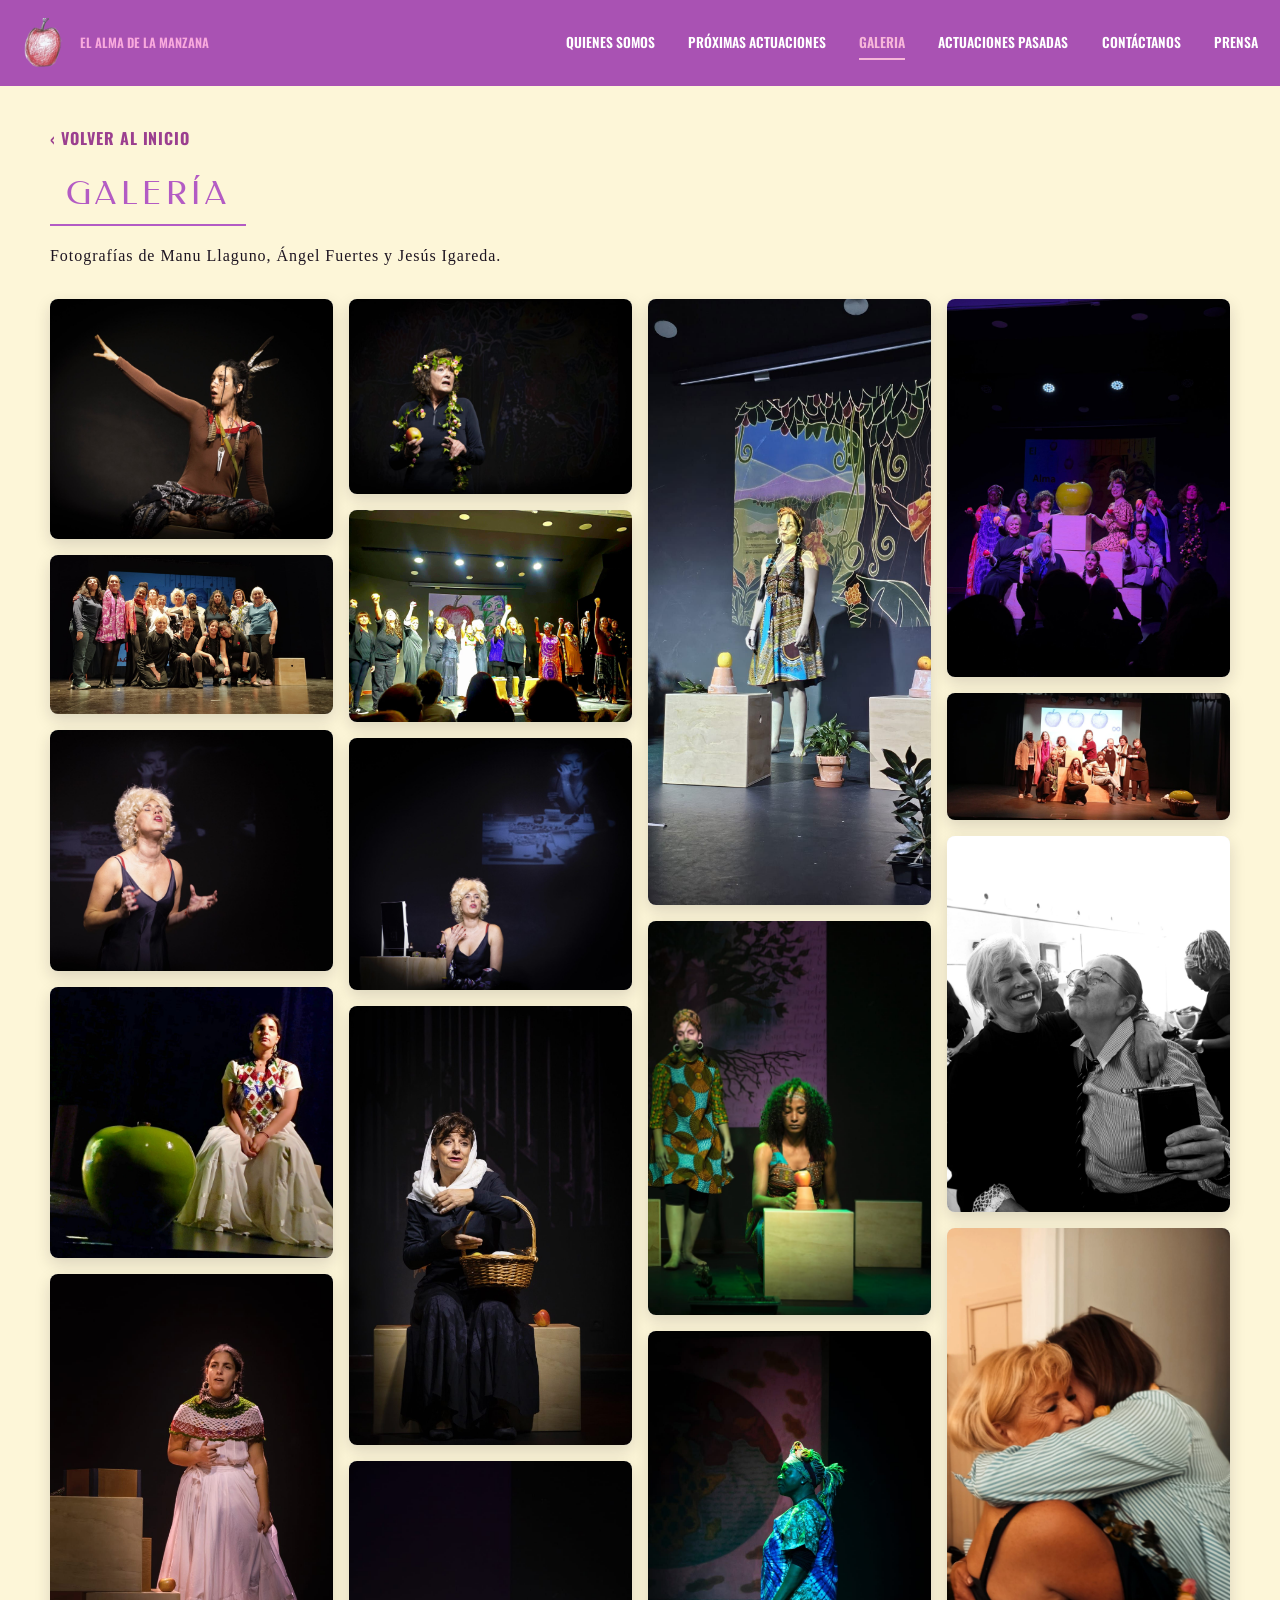
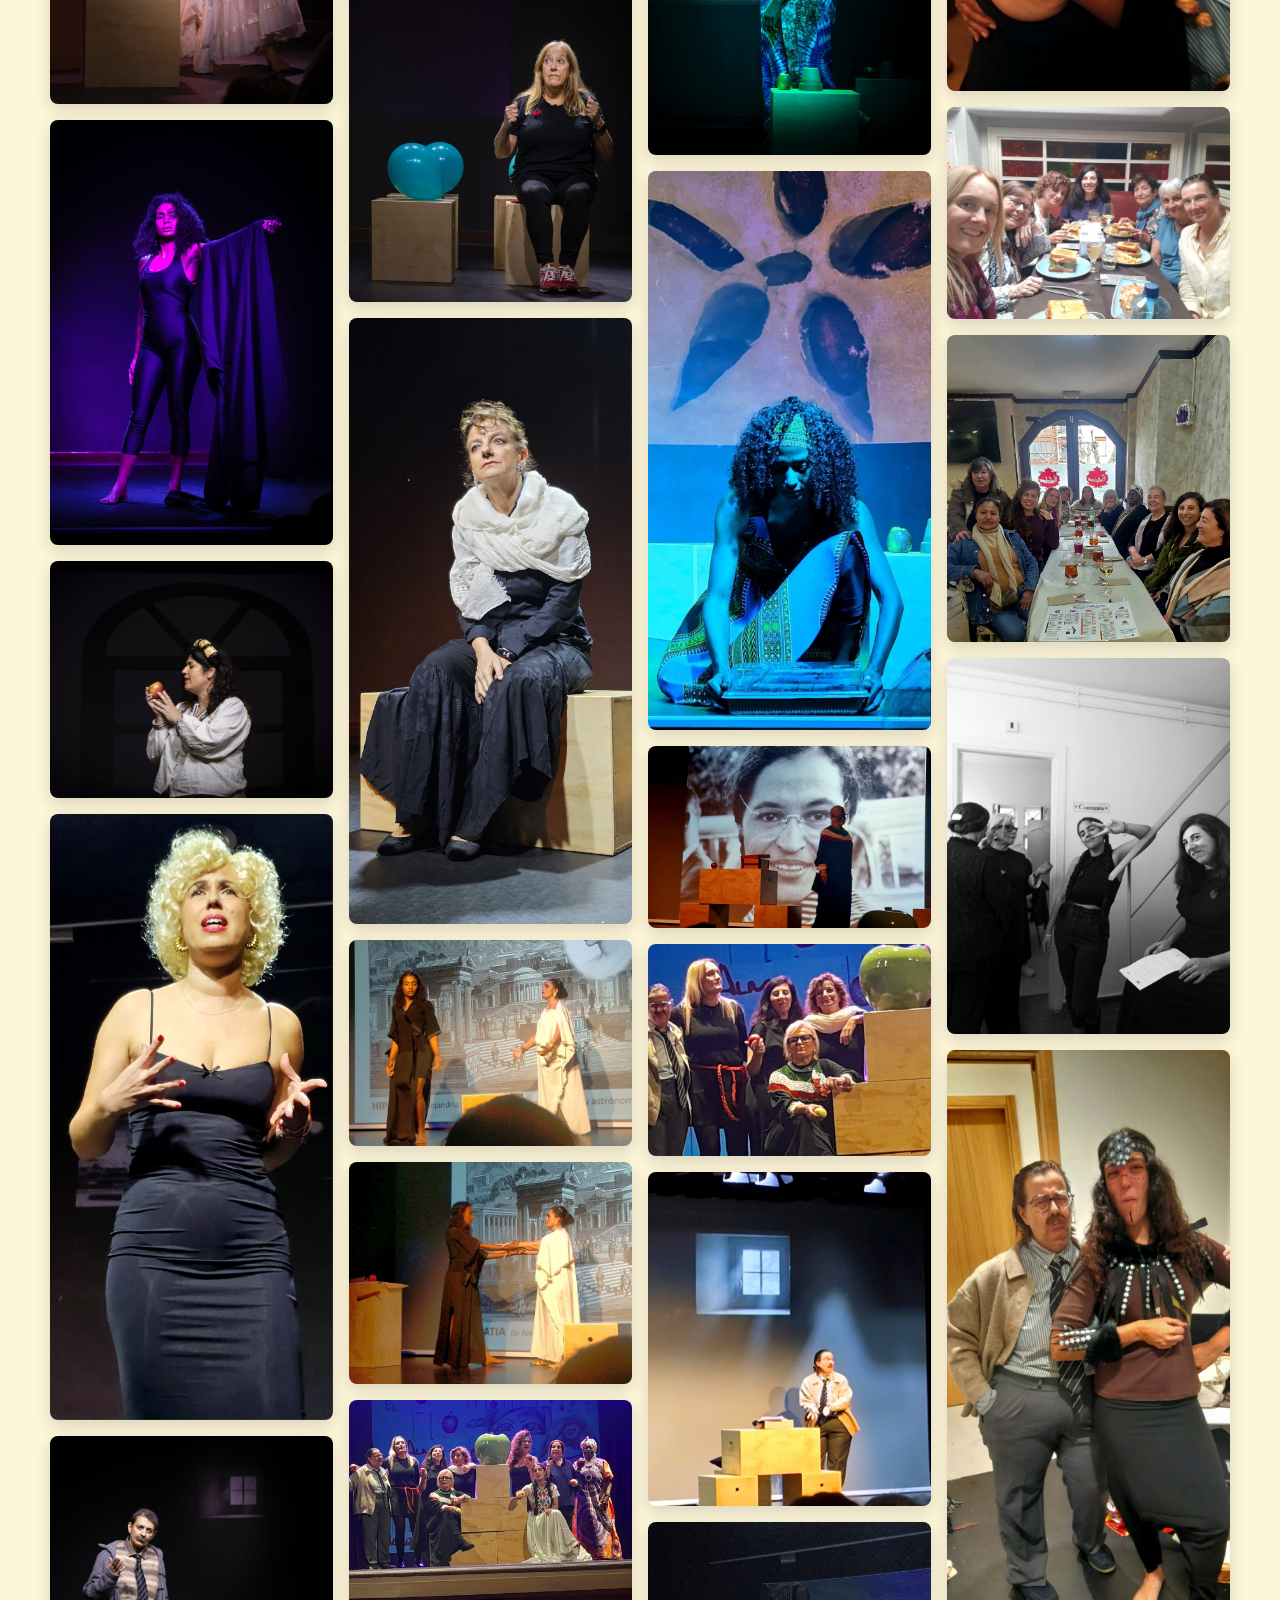
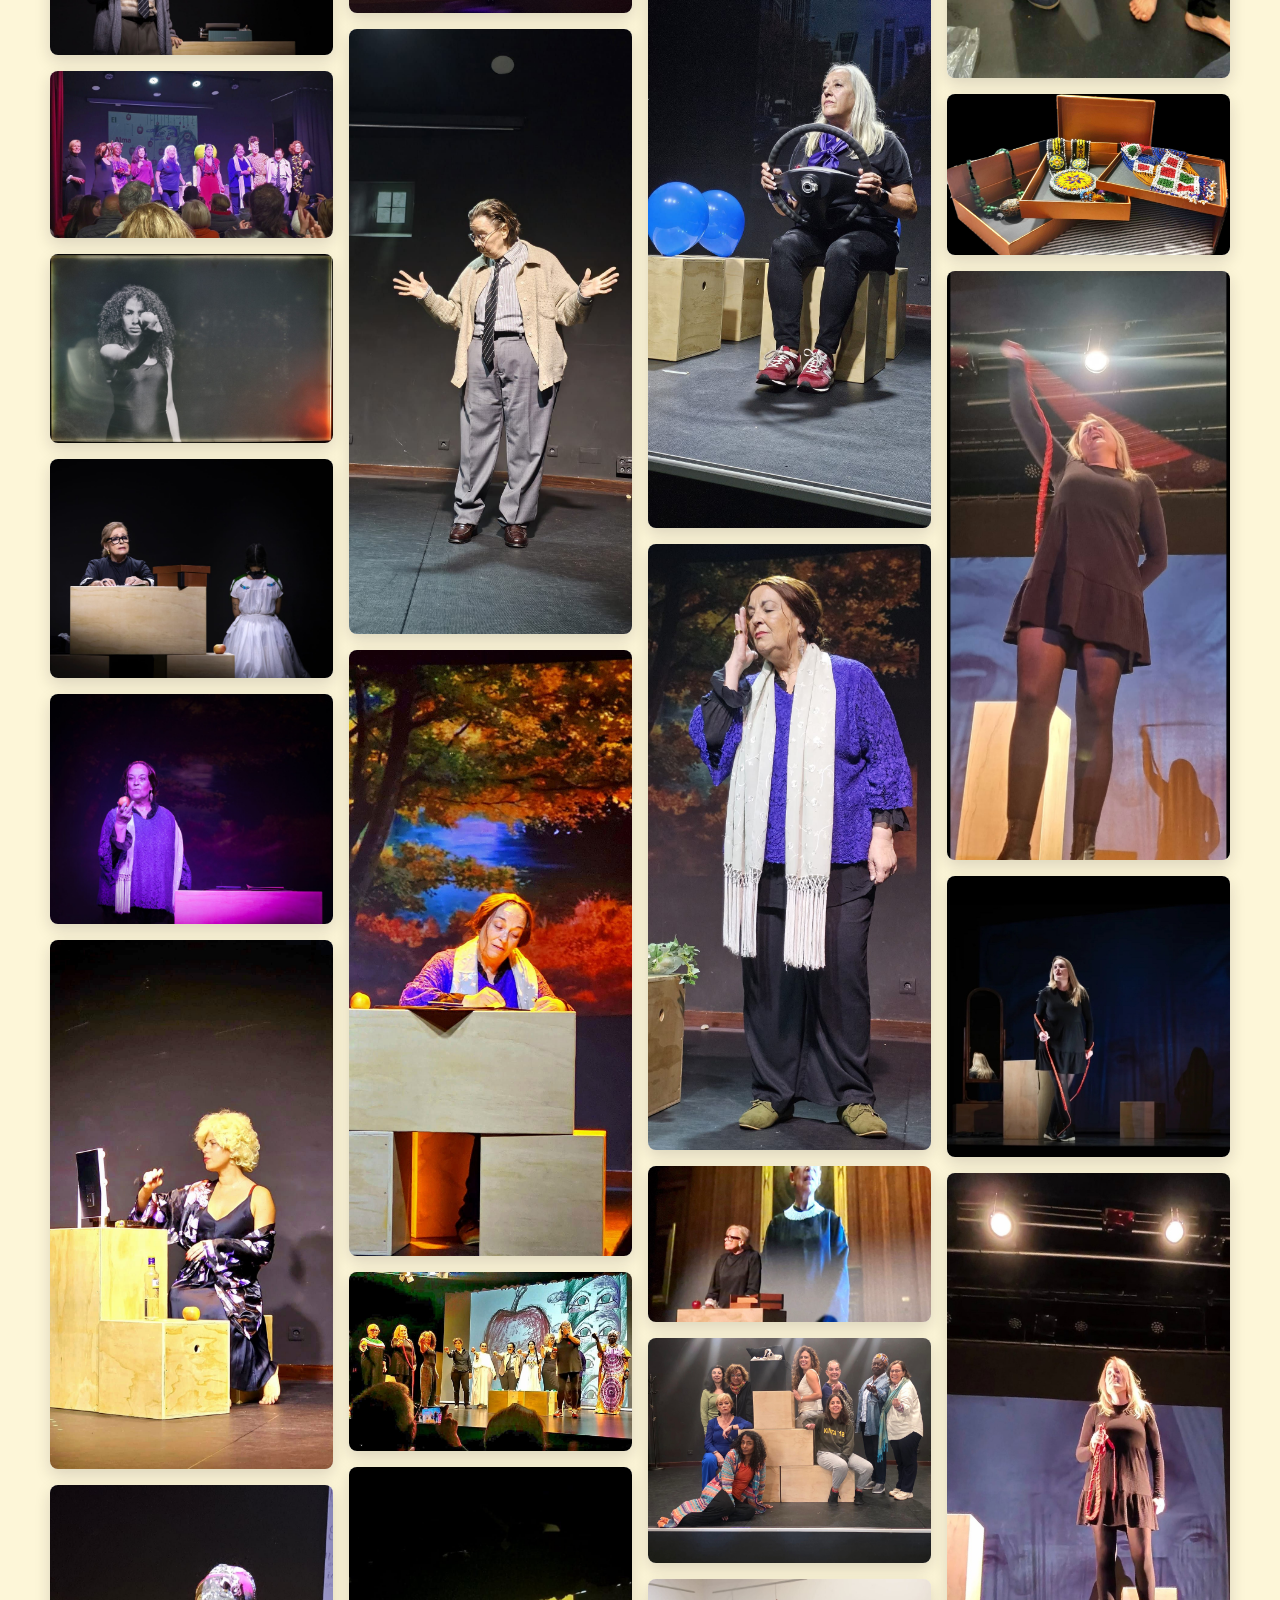
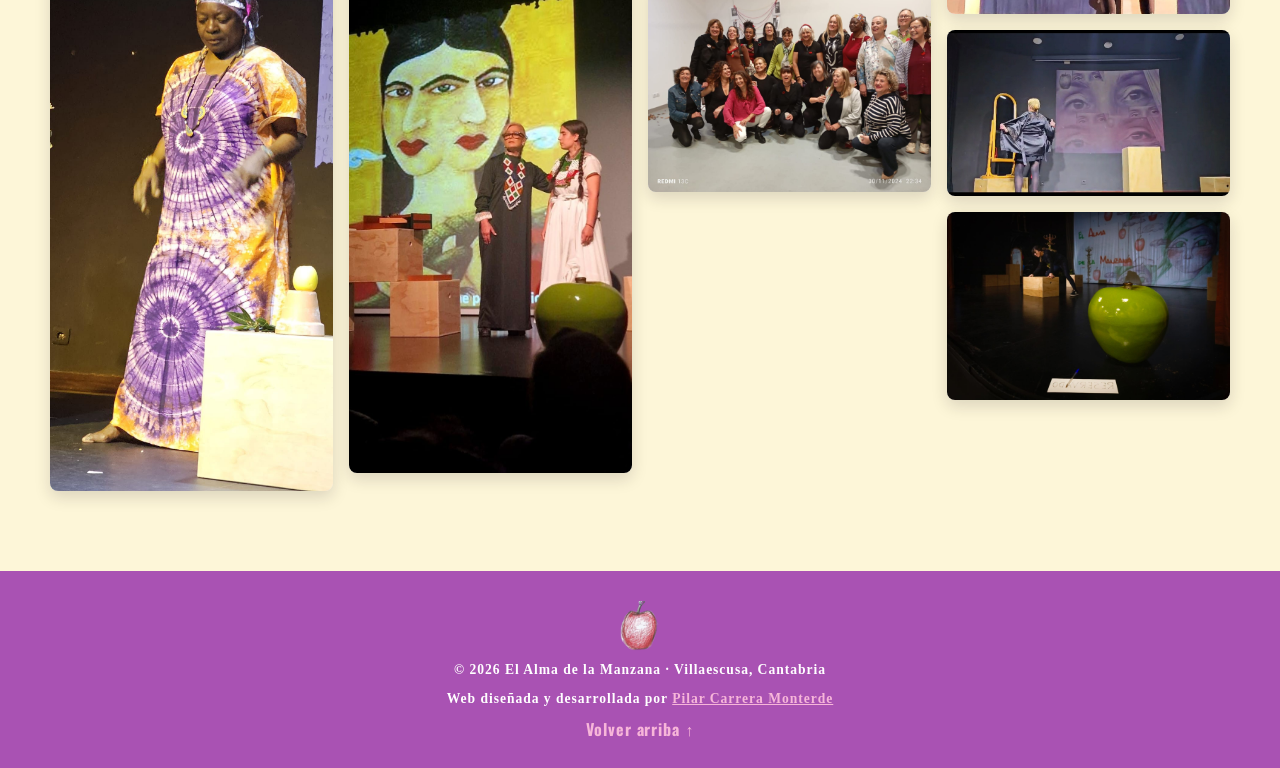
==== commit 35230a6d: "Group feedback: remove Gobierno de Cantabria, photo and poster credits, radio interviews, new photos" ====
--- a/galeria.html
+++ b/galeria.html
@@ -37,6 +37,7 @@
       <div class="container">
         <a class="back-link" href="index.html#galeria">‹ Volver al inicio</a><br>
         <h2 class="section-title caps visible">Galería</h2>
+        <p class="section-intro">Fotografías de Manu Llaguno, Ángel Fuertes y Jesús Igareda.</p>
         <div class="masonry" id="masonry"></div>
       </div>
     </section>
--- a/styles.css
+++ b/styles.css
@@ -85,6 +85,8 @@
 }
 .poster { margin: 0; cursor: zoom-in; border-radius: 10px; overflow: hidden; box-shadow: 0 22px 50px rgba(93, 36, 112, .38); transition: transform .2s ease-out; }
 .poster img { width: 100%; }
+.poster figcaption { padding: 6px 10px; background: rgba(255, 255, 255, .88); color: #5d2470; font-size: .78rem; text-align: center; }
+.photo-credit { margin: 18px 0 0; text-align: center; font-size: .9rem; font-style: italic; color: #4a3550; }
 .hero-title {
   font-family: "Bungee", Impact, sans-serif; font-weight: 400; font-size: clamp(1.2rem, 2.3vw, 2rem);
   color: #e4b5ee; -webkit-text-stroke: 1.3px #6e2a80; text-shadow: 1px 2px 0 rgba(110, 42, 128, .35);
@@ -402,7 +404,24 @@
 .contact-form .invalid { border-color: var(--apple); }
 .error { color: var(--apple); font-family: var(--ff-body); font-size: .8rem; min-height: 1em; }
 .char-count { justify-self: end; font-family: var(--ff-body); font-size: .75rem; color: #7a6a80; }
-.form-success { margin: 0; color: var(--purple-dark); }
+/* elegir con qué app enviar el mensaje */
+.send-choice { display: grid; gap: 8px; padding: 16px; border: 2px dashed var(--purple); border-radius: 16px; background: rgba(255, 255, 255, .7); text-align: center; }
+.send-choice[hidden] { display: none; }
+.send-choice.swap { animation: evIn .4s; }
+.send-title { margin: 0; font-family: var(--ff-nav); text-transform: uppercase; letter-spacing: .06em; color: var(--purple-dark); }
+.send-hint { margin: 0; font-family: var(--ff-body); font-size: .85rem; color: #6a5a70; }
+.send-hint a { color: var(--purple); }
+.send-btns { display: grid; grid-template-columns: repeat(2, minmax(0, 1fr)); gap: 8px; margin: 4px 0; }
+.send-btn {
+  display: flex; align-items: center; justify-content: center; min-height: 44px; padding: 8px 10px; border-radius: 999px;
+  border: 2px solid var(--purple); background: #fff; color: var(--purple-dark); font: inherit; font-family: var(--ff-nav);
+  font-size: .85rem; letter-spacing: .03em; text-decoration: none; cursor: pointer; transition: background .2s, color .2s;
+}
+.send-btn:hover { background: var(--purple); color: #fff; }
+#send-app { grid-column: 1 / -1; background: var(--purple); color: #fff; }
+#send-app:hover { background: var(--purple-deep); }
+#send-copy { grid-column: 1 / -1; }
+@media (max-width: 420px) { .send-btns { grid-template-columns: minmax(0, 1fr); } }
 .btn-form {
   cursor: pointer; border: 0; border-radius: 999px; padding: 14px; background: var(--purple); color: #fff;
   font-family: var(--ff-nav); text-transform: uppercase; letter-spacing: .05em; font-size: .95rem;
@@ -754,3 +773,27 @@
   .collab-branch { display: none; }
   .collab-leaves { width: 240px; margin-top: 0; }
 }
+
+/* Próximas actuaciones: tarjeta cuando aún no hay fechas */
+.ev-empty { display: none; }
+.ev.no-events > :not(.cute-top, .cute-ribbon, .ev-empty, .cute-bottom) { display: none; }
+.ev.no-events .ev-empty { display: block; text-align: center; padding: 18px 8px 4px; font-family: var(--ff-card); font-size: 1.08rem; line-height: 1.5; letter-spacing: 0; }
+/* cartelito "Fechas por anunciar": entrada de teatro que se balancea */
+.tba { display: inline-block; margin: 6px auto 20px; filter: drop-shadow(0 8px 12px rgba(93, 36, 112, .35)); transform-origin: 50% -30px; animation: tbaSwing 3.2s ease-in-out infinite; }
+.tba-ticket {
+  position: relative; display: grid; gap: 2px; padding: 16px 38px 14px;
+  background: linear-gradient(160deg, #b35bc4, #8e3a87); color: #fff;
+  outline: 2px dashed rgba(255, 242, 250, .75); outline-offset: -8px; border-radius: 8px;
+  -webkit-mask: radial-gradient(circle 12px at 0 50%, #0000 98%, #000) left / 51% 100% no-repeat,
+                radial-gradient(circle 12px at 100% 50%, #0000 98%, #000) right / 51% 100% no-repeat;
+          mask: radial-gradient(circle 12px at 0 50%, #0000 98%, #000) left / 51% 100% no-repeat,
+                radial-gradient(circle 12px at 100% 50%, #0000 98%, #000) right / 51% 100% no-repeat;
+}
+.tba-small { font-family: var(--ff-nav); text-transform: uppercase; letter-spacing: .16em; font-size: .72rem; opacity: .9; }
+.tba-big { font-family: var(--ff-script); font-size: clamp(1.9rem, 4vw, 2.4rem); line-height: 1.05; letter-spacing: 0; color: #ffe9a8; text-shadow: 0 2px 0 rgba(60, 10, 50, .35); }
+.tba-stars { font-size: .7rem; letter-spacing: .5em; color: #ffd66e; padding-left: .5em; }
+@keyframes tbaSwing { 0%, 100% { transform: rotate(-3deg); } 50% { transform: rotate(3deg); } }
+@media (prefers-reduced-motion: reduce) { .tba { animation: none; transform: rotate(-2deg); } }
+.ev-empty p { margin: 0 0 8px; }
+.ev-empty > p:first-of-type { font-weight: 700; color: var(--plum); font-size: 1.15rem; }
+.ev-empty a { color: var(--plum); }
